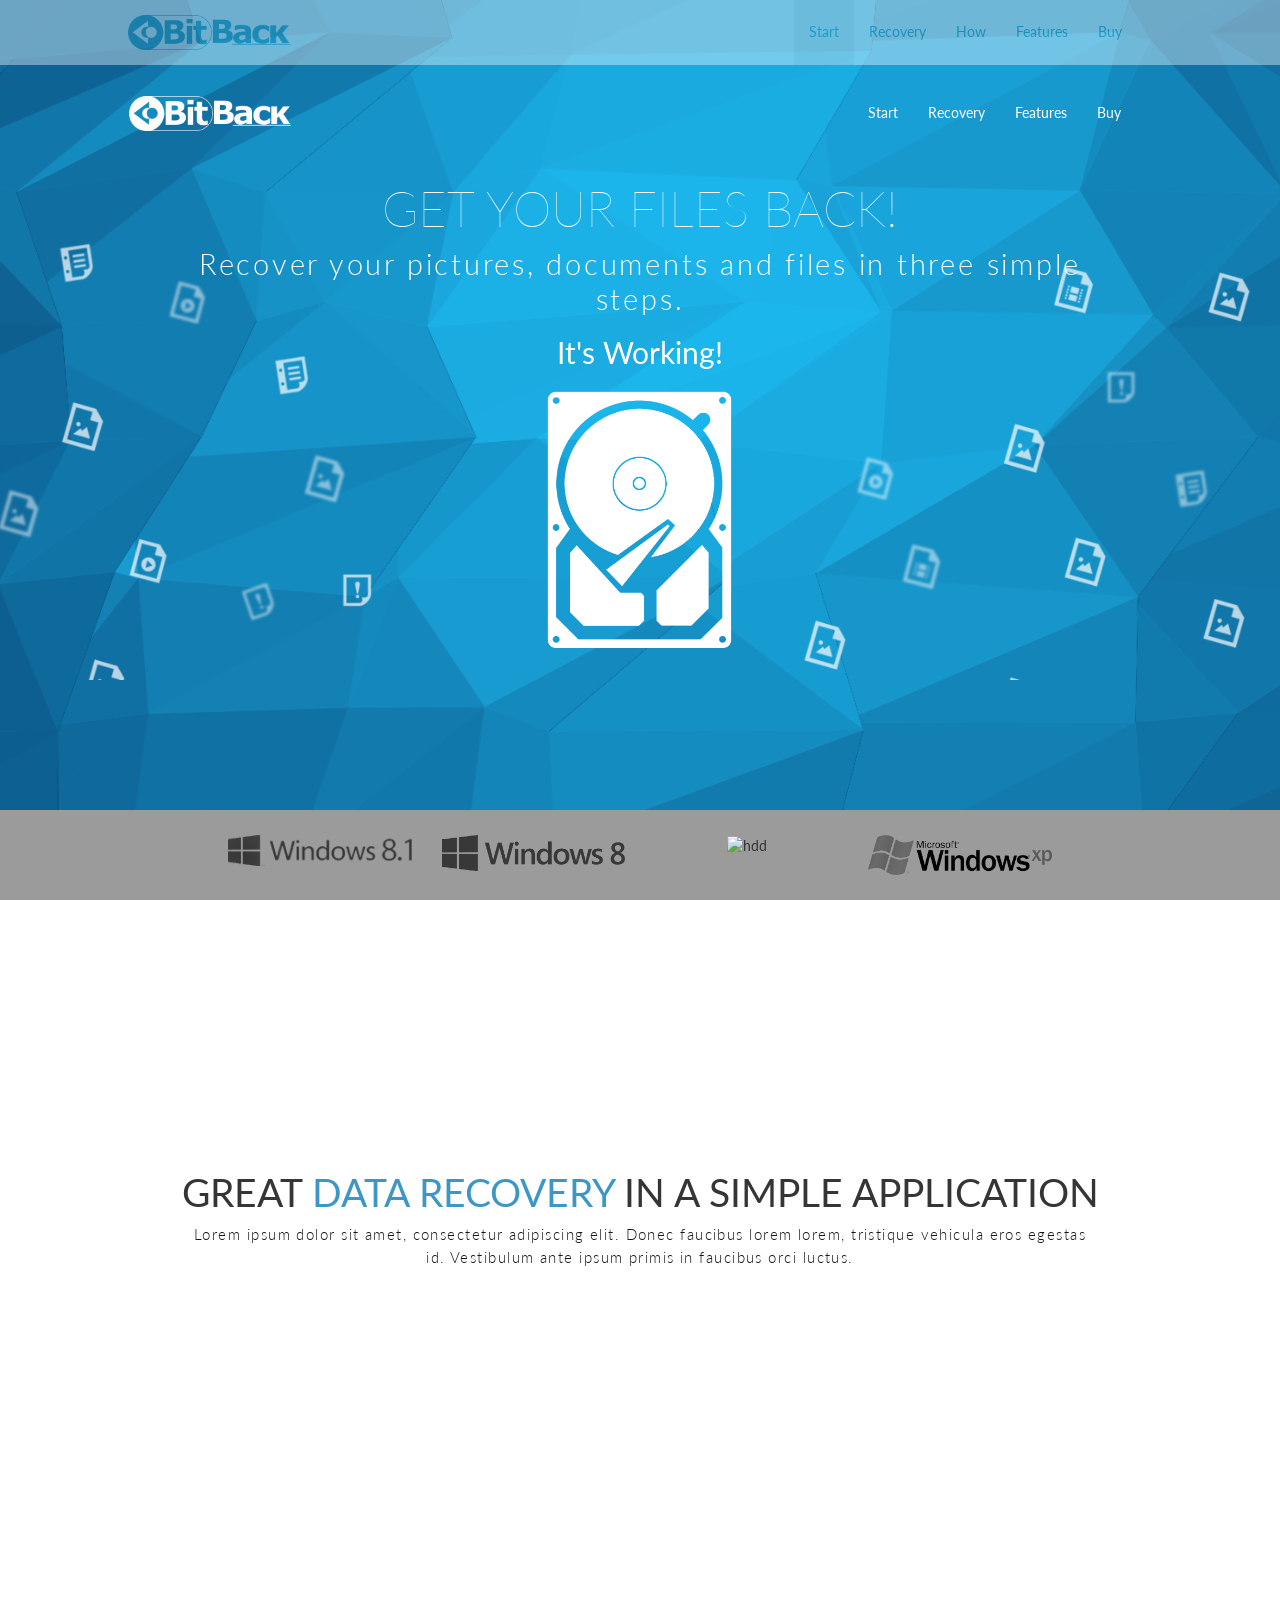
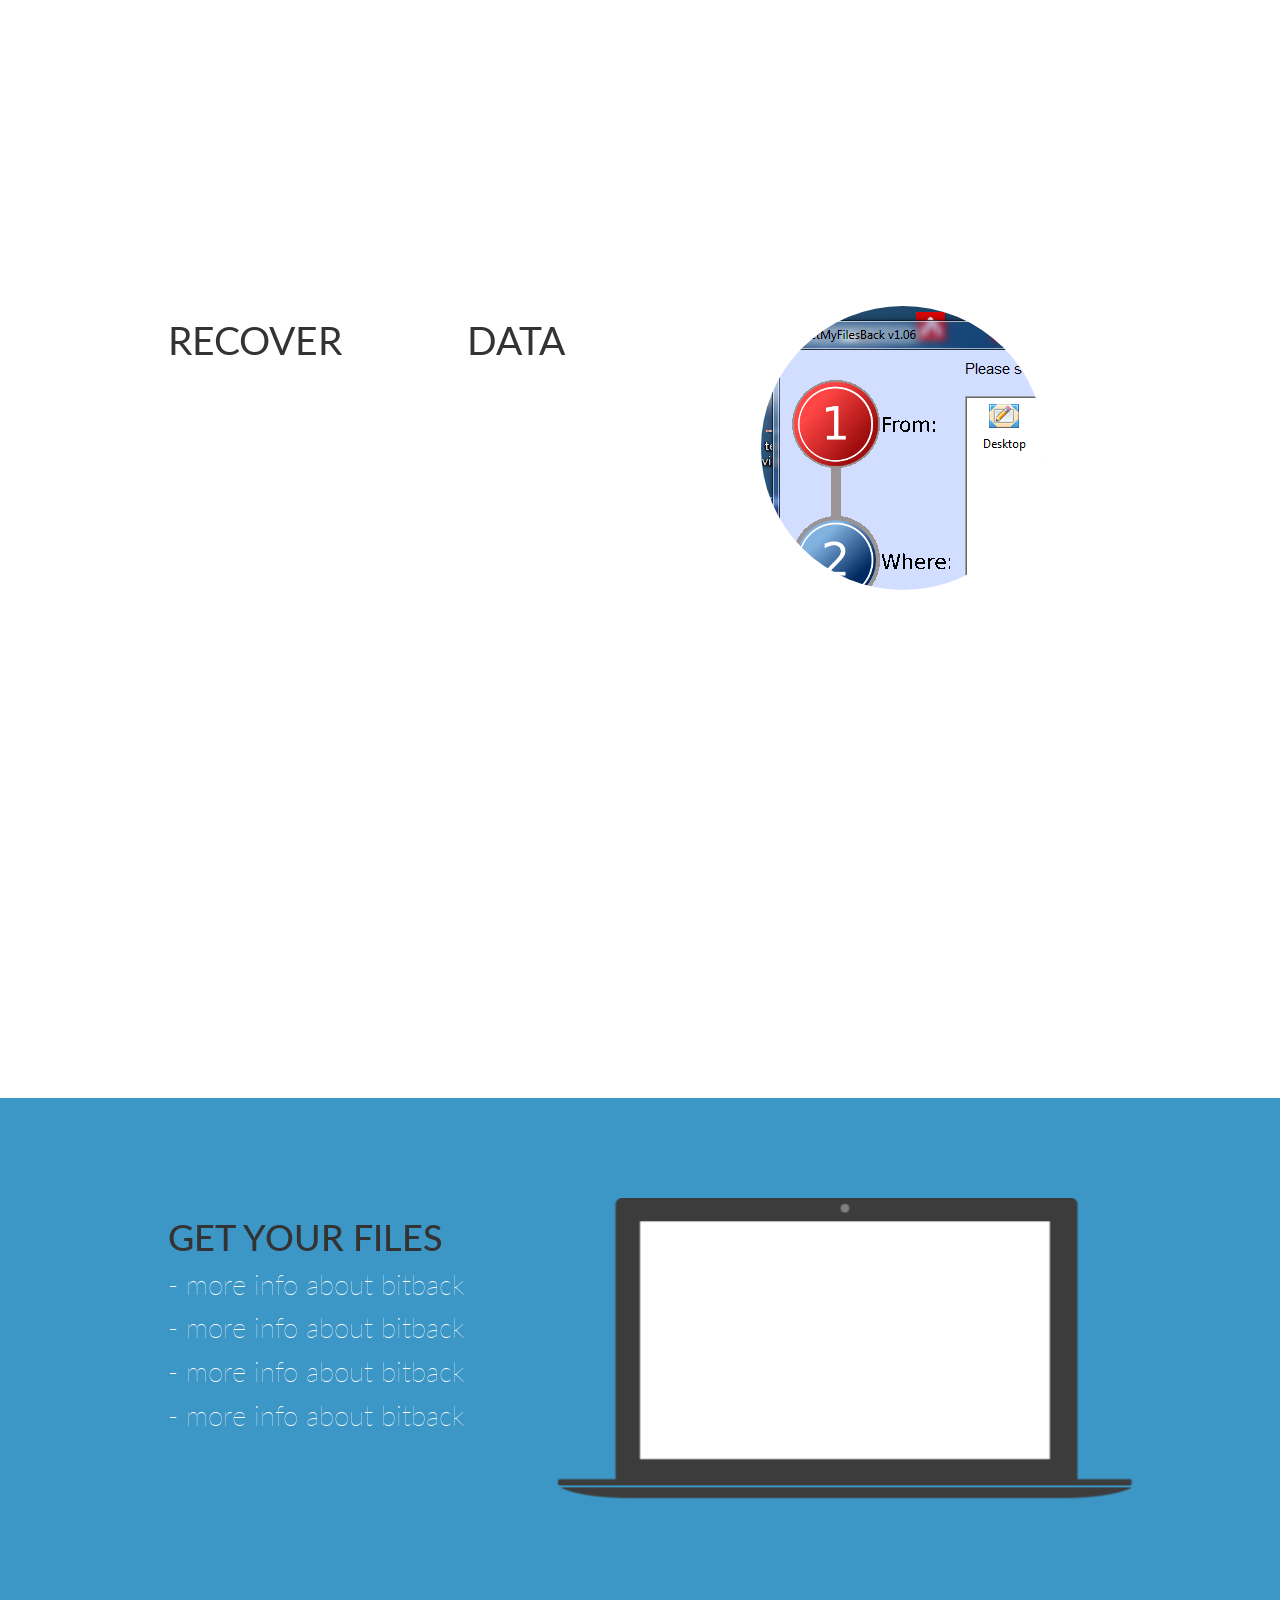
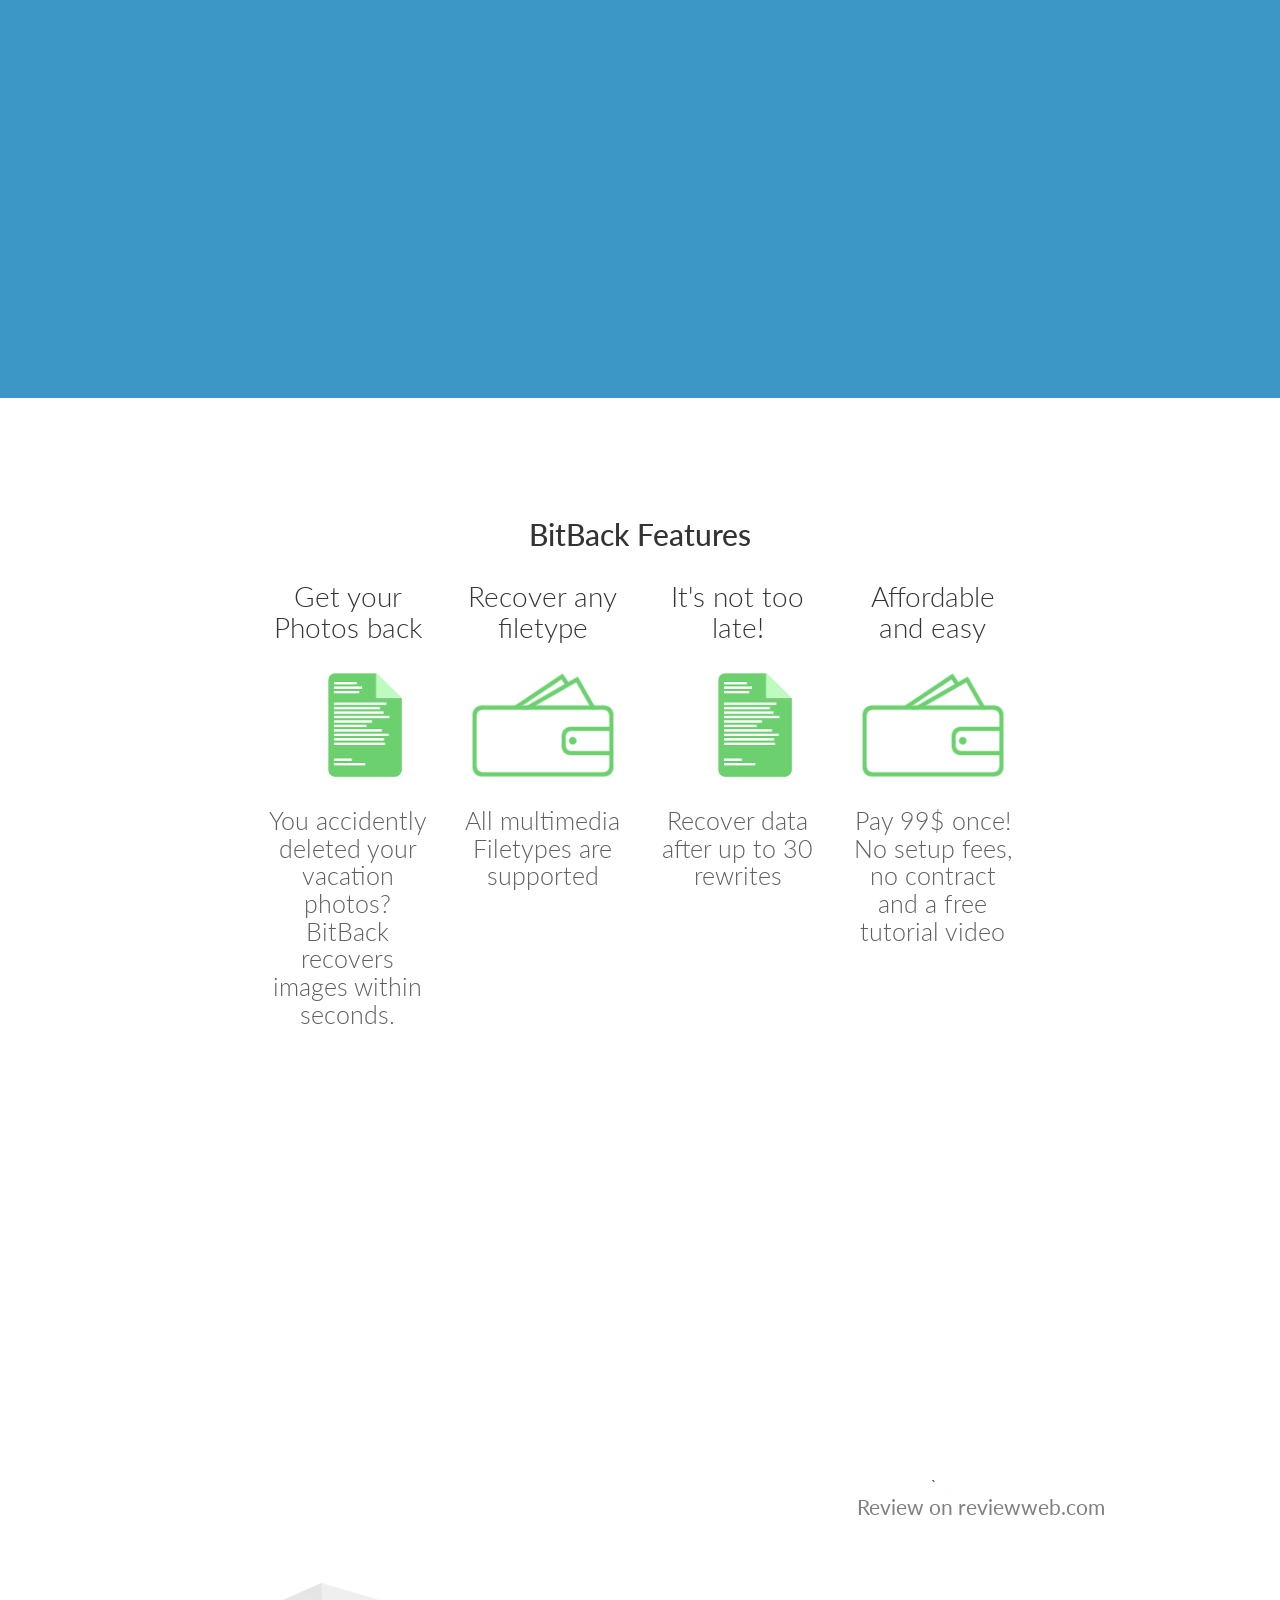
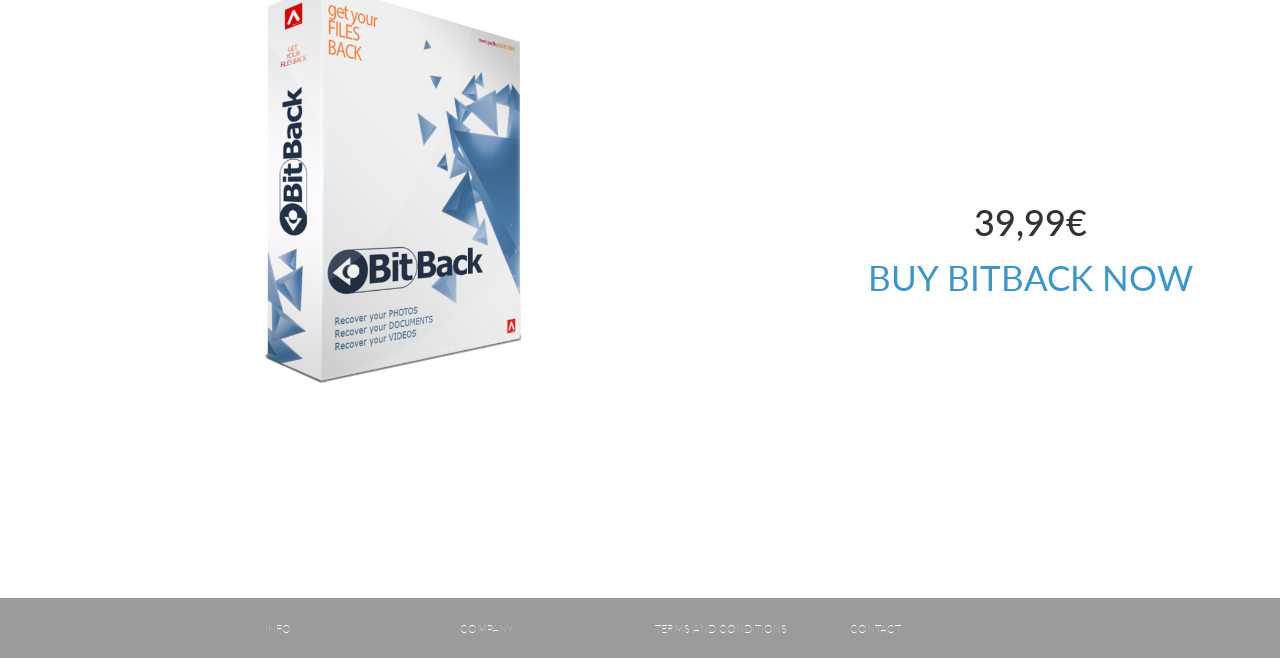
==== website/index.html @ f60a5818 "Three-part version (2.7.0), website/ folder, exFAT check on Windows - The version is MAJOR.MINOR.PAT" ====
<!DOCTYPE html>

<html lang="en">

  <head>
    <meta charset="utf-8">
    <meta name="viewport" content="width=device-width, user-scalable=no" initial-scale="1">
    
    <title>bit-back.</title>
    <link href='http://fonts.googleapis.com/css?family=Lato:100,400,900' rel='stylesheet' type='text/css'>
    <link rel="stylesheet" href="css/bootstrap.css">
    <link rel="stylesheet" href="css/libs/animate.css">
    <link rel="stylesheet" href="css/style.css">
     <link rel="stylesheet" href="css/slider.css">
    

   
    <script type="text/javascript" src="js/scroll-nav.js"></script>
    <script src="jquery.glide.js"></script>

    <style>
      .wow:first-child {
        visibility: hidden;
      }
    </style>

    <!--[if IE]>
      <script src="http://html5shiv.googlecode.com/svn/trunk/html5.js"></script>
    <![endif]-->
  </head>

  <body id="scroll">
<div class="overlay" id="contacting" style="display:none">
      <div class="exit">
        <img src="img/exit.png" width="30px" height="30px" id="hide">
      </div>
      <div class="contact-form">
            <form class="form" id="form1">
      
            <p class="name">
              <input name="name" type="text" class="validate[required,custom[onlyLetter],length[0,100]] feedback-input" placeholder="Name" id="name" />
            </p>
            
            <p class="email">
              <input name="email" type="text" class="validate[required,custom[email]] feedback-input" id="email" placeholder="Email" />
            </p>
            
            <p class="text">
              <textarea name="text" class="validate[required,length[6,300]] feedback-input" id="comment" placeholder="Comment"></textarea>
            </p>
            
            
            <div class="submit">
        <input type="submit" value="SEND" id="button-blue"/>
        <div class="ease"></div>
      </div>
    </form>
      </div>
    </div>
    <div class="overlay" id="terms" style="display:none">
      <div class="exit">
        <img src="img/exit.png" width="30px" height="30px" id="hide">
      </div>
      <div class="overlay-box">
        <h2>TERMS OF USE</h2>
        <p>Your subscription or purchase of any Bit Back (bitback.org) products serves as your acknowledgement and representation that you have read and understand these TERMS OF USE and that you agree to be bound by such TERMS OF USE (&ldquo;Agreement&rdquo;).<br />
You understand and agree to accept this Agreement is, legally, the same as manually signing this Agreement. Bit Back reserves the right, upon notice to you, to change or terminate this Agreement. You agree that your use of Bit Back after notice of change to this Agreement, or if you do not close your work with Bit Back within fifteen (15) calendar days of such notice, shall mean that you accept the changes. Changes required by law, however, will be effective immediately.<br />
Bit Back is for your personal use only. You shall not distribute, exchange, modify, sell, or transmit anything from this Site. Bit Back grants you a non-exclusive, non-transferable, limited subscription to use the Bit Back service, as long as you comply with these Terms &amp; Conditions of Use.<br />
All materials on www.bitback.org, including but not limited to audio, images, software, text, and video clips, are protected by copyright under U.S. copyright law, international conventions, and other copyright laws. You shall not use the materials, except as specified herein. You agree to follow the instructions on Bit Back, limiting the use of the materials. Any unauthorized use of the materials on Bit Back may violate copyright laws, trademark laws, the laws of privacy and publicity, and civil and criminal statutes.<br />
Bit Back reserves the right to refuse any Subscription at its sole discretion. You agree to pay the applicable charges and taxes that may apply at the time services are rendered to your Subscription. Bit Back further reserves the right to change its charges any time by posting a modified schedule of Pricing and Rates on the Bit Back Web site.<br />
Subscription Charges &ndash; All Subscription charges are refundable during the first 60 days from the date of purchase. Following 60 days from the date of purchase, subscriptions may be cancelled at any time. Where the date of request for cancellation falls within a billing cycle, subscription fees will be refunded at a prorated amount, beginning the business day following the date of request for cancellation.<br />
The Bit Back makes no representation or warranty regarding its compliance with local laws in foreign jurisdictions, or regarding the appropriateness of the Web site&rsquo;s content or its compliance with such local laws. You understand that the Bit Back site is the only means of accessing your Bit Back Subscription. You agree that Bit Back shall not be liable for any losses or damages you incur as a result of the unavailability of Bit Back Web site from foreign countries.<br />
This Agreement will be effective only upon our approval of your Subscription. Bit Back reserves the right to report to consumer and securities credit reporting agencies any debit balance or negative credit information pertaining to any Bit Back Subscription. Bit Back further reserves the right to reject a Subscription Application for any reason.<br />
Bit Back may terminate any or all services rendered under this Agreement at any time and for any reason. The Subscription holder may close his or her Subscription at any time. Upon termination, you will remain liable for any deficiencies or debit balances in the Subscription. You agree to reimburse Bit Back for any collection costs relating to any unsecured debit balance in your Subscription, including attorney&rsquo;s fees, court costs, arbitration expenses, and interest.<br />
In cases of fraud or theft by you, acting alone or in concert with others, involving, among other things, use of counterfeit checks, checks drawn on closed or non-existent Subscriptions, checks stolen from third parties, unauthorized electronic funds transfers from bank Subscriptions belonging to others, attempted electronic transfers from non-existent Subscriptions or similar illegal or improper conduct involving Subscription funding or withdrawals, and including situations in which you have allowed third parties to use your Subscription in any such manner, Bit Back shall assess against you, in addition to all other fees, damages and penalties to which it may be entitled, a $500 fee per forged, faked, fictitious, stolen or otherwise unauthorized item or transfer. This fee shall constitute liquidated damages to compensate Bit Back for the time and effort of Bit Back employees in rectifying said conduct.<br />
You agree that Bit Back will not be liable to you or to third parties for losses incurred directly or indirectly by causes reasonably beyond its control, including but not limited to, government restrictions, natural disasters, severe weather conditions, wars, strikes, terrorist attacks, exchange or market rulings, interruptions of data processing services or communications, unauthorized access or operator errors.<br />
You agree that Bit Back will not be liable to you for any losses or damages incurred by you peak demand, systems upgrades, maintenance or for other reasons.<br />
Additionally, you understand that the Bit Back Web site is the primary means of processing your Bit Back Subscription and that, in the event of an interruption of communications systems or other hardware or software malfunction, access to view your Subscription could be delayed. In the event of a significant outage, Bit Back would not be liable for any losses or damages you might suffer as a result of such delays.<br />
By opening a Subscription or buying Products on Bit Back.com and agreeing to these TERMS OF USE, you agree to receive all communications from Bit Back via the World Wide Web or e-mail. This will include, but not necessarily be limited to, confirmations of transactions, Subscription statements, financial statements, notices of modifications to The Bit Back TERMS OF USE, and other basic communications. Communications sent to your e-mail address or provided through the web site must be retrieved and read promptly. All communications sent by Bit Back by any means will be deemed to have been received by you. You agree to advise us promptly of any changes to your e-mail and/or mailing address. You agree to advise Bit Back promptly of any errors or omissions in any transaction or in the handling of your Subscription. Failure to provide prompt notice of any errors will be deemed to constitute acceptance of the accuracy of all information sent to you.<br />
The Bit Back reserves the right to record telephone calls to monitor the quality of service you receive or for other purposes The Bit Back deems appropriate for its protection or for the protection of its customers.<br /></p>
<h2>PREDISPUTE ARBITRATION CLAUSE DISCLOSURES</h2><br />
<p>ALL PARTIES TO THIS AGREEMENT ARE GIVING UP THE RIGHT TO SUE EACH OTHER IN COURT, INCLUDING THE RIGHT TO A TRIAL BY JURY, EXCEPT AS PROVIDED BY THE RULES OF THE ARBITRATION FORUM IN WHICH A CLAIM IS FILED.<br />
ARBITRATION AWARDS ARE GENERALLY FINAL AND BINDING; A PARTY&rsquo;S ABILITY TO HAVE A COURT REVERSE OR MODIFY AN ARBITRATION AWARD IS VERY LIMITED.<br />
THE ABILITY OF THE PARTIES TO OBTAIN DOCUMENTS, WITNESS STATEMENTS AND OTHER DISCOVERY IS GENERALLY MORE LIMITED IN ARBITRATION THAN IN COURT PROCEEDINGS.<br />
THE ARBITRATORS DO NOT HAVE TO EXPLAIN THE REASON(S) FOR THEIR AWARD.<br />
THE PANEL OF ARBITRATORS WILL TYPICALLY INCLUDE A MINORITY OF ARBITRATORS WHO WERE OR ARE AFFILIATED WITH THE SECURITIES INDUSTRY.<br />
THE RULES OF SOME ARBITRATION FORUMS MAY IMPOSE TIME LIMITS FOR BRINGING A CLAIM IN ARBITRATION. IN SOME CASES, A CLAIM THAT IS INELIGIBLE FOR ARBITRATION MAY BE BROUGHT IN COURT.<br />
THE RULES OF THE ARBITRATION FORUM IN WHICH THE CLAIM IS FILED, AND ANY AMENDMENTS THERETO, SHALL BE INCORPORATED INTO THIS AGREEMENT.<br />
SUBJECT TO THE LIMITED EXCEPTIONS DESCRIBED BELOW, YOU AGREE TO SUBMIT TO ARBITRATION ANY DISPUTE BETWEEN YOU AND THE Bit Back AND/OR ANY OF ITS MEMBERS, OFFICERS, DIRECTORS, EMPLOYEES OR AGENTS RELATING TO YOUR BROKERAGE SUBSCRIPTION(S). ANY ARBITRATION UNDER THIS AGREEMENT WILL BE CONDUCTED UNDER THE ARBITRATION RULES OF THE FINANCIAL INDUSTRY REGULATORY AUTHORITY. ARBITRATION MAY BE INITIATED BY EITHER OF US SERVING WRITTEN NOTICE ON THE OTHER. THE ARBITRATORS&rsquo; RULING WILL BE FINAL AND JUDGMENT ON IT MAY BE ENTERED IN ANY COURT OF COMPETENT JURISDICTION.<br />
THE Bit Back RESERVES THE RIGHT TO PURSUE LEGAL ACTION AGAINST YOU THROUGH THE STATE AND FEDERAL COURTS OF ILLINOIS OR OTHER APPROPRIATE JURISDICTION IN THE EVENT THE Bit Back DETERMINES YOU HAVE COMMITTED FRAUD OR OTHER CRIMES AGAINST THE Bit Back AND/OR THIRD PARTIES INVOLVING THE FUNDING OF, TRANSACTIONS IN, OR WITHDRAWALS FROM YOUR SUBSCRIPTION(S) WITH THE Bit Back. IN SUCH CASES, YOU SHALL BE DEEMED BY THIS AGREEMENT TO HAVE ACCEPTED.<br />
NO PERSON SHALL BRING A PUTATIVE OR CERTIFIED CLASS ACTION TO ARBITRATION, NOR SEEK TO ENFORCE ANY PREDISPUTE ARBITRATION AGREEMENT AGAINST ANY PERSON WHO HAS INITIATED IN COURT A PUTATIVE CLASS ACTION; OR WHO IS A MEMBER OF A PUTATIVE CLASS ACTION WHO HAS NOT OPTED OUT OF THE CLASS WITH RESPECT TO ANY CLAIMS ENCOMPASSED BY THE PUTATIVE CLASS ACTION UNTIL: (I) THE CLASS CERTIFICATION IS DENIED; OR (II) THE CLASS IS DECERTIFIED, OR (III) THE CUSTOMER IS EXCLUDED FROM THE CLASS BY THE COURT. SUCH FORBEARANCE TO ENFORCE AN AGREEMENT TO ARBITRATE SHALL NOT CONSTITUTE A WAIVER OF ANY RIGHTS UNDER THIS AGREEMENT EXCEPT TO THE EXTENT STATED HEREIN.<br />
These TERMS OF USE constitute the entire agreement with respect to your access to and use of the The Bit Back Web site. If any provision of these TERMS OF USE is unlawful, void or unenforceable, then that provision shall be deemed severable from the remaining provisions and shall not affect their validity and enforceability.<br />
This Agreement will pass to the benefit of The Bit Back successors, assigns and agents. The Bit Back may assign its rights and duties under this Agreement to any of its successors, subsidiaries or affiliates without giving you notice, or to any other entity on prior written notice to you. In addition, you agree that this Agreement and all terms hereof, will be binding on your heirs executors, administrators and personal representatives and any assigns permitted by The Bit Back.<br />
To the extent permitted by law, The Bit Back shall not be liable for any expenses, losses, damages, liabilities, demands, charges and claims of any kind or nature whatsoever (including without limitation any legal expenses and costs and expenses relating to investigating or defending any demands, charges and claims) (&ldquo;Losses&rdquo;) by or with respect to the Subscription, except to the extent that such Losses are actual Losses proven with reasonable certainty, are not speculative, are proven to have been fairly within the contemplation of the parties as of the date hereof, and are determined by a court of competent jurisdiction or an arbitration panel in a final non-appealable judgment or order to have resulted solely from The Bit Back gross negligence or willful misconduct and without limiting the generality of the foregoing, Bit Back will not be liable for any indirect, special, incidental or consequential damages or other losses (regardless of whether such damages or other losses were reasonably foreseeable).<br />
Bit Back shall have no liability for and you agree to reimburse, indemnify and hold Bit Back, its affiliates and their partners, directors, officers and employees and any person controlled by or controlling The Bit Back harmless from all expenses (including legal expenses and reasonable attorney&rsquo;s fees), Losses or damages that result from: (a) your or your agents&rsquo; misrepresentation, act or omission or alleged misrepresentation, act or omission, (b) The Bit Back &lsquo;s following your or your agent&rsquo;s directions or failing to follow your or their unlawful or unreasonable directions, (c) any of your actions or the actions of your previous advisers or Custodian, (d) the failure by any person not controlled by The Bit Back to perform any obligations to you, and (e) your failure to provide accurate information on your Bit Back Subscription Application or to update that information as required.<br />
</p><h2>Waiver, Modifications and Amendments</h2><p><br/>
You agree that The Bit Back may change the terms of this Agreement by giving you notice of the new terms. You agree that your use of The Bit Back Service after notice of change to this Agreement, or if you do not close your Bit Back Subscription within fifteen (15) calendar days of such notice, means that you accept the changes. Changes required by law, however, will be effective immediately.<br />
Except as specifically permitted in this Agreement, no provision of this Agreement will be deemed waived, altered, modified or amended unless agreed to in writing by The Bit Back.<br />
The Bit Back&rsquo;s failure to insist on strict compliance with this Agreement or any other course of conduct on our party will not be deemed a waiver of Bit Back&rsquo;s rights under this Agreement.<br />
</p><h2>Headings</h2><p><br/>
The heading of each Section hereof is for descriptive purposes only and shall not be (a) deemed to modify or qualify any of the rights or obligations set forth herein or (b) used to construe or interpret any of the provisions hereunder.<br />
</p><h2>Counterparts</h2><p><br/>
This Agreement may be executed in any number of counterparts by you, each of which will constitute an original and all of which, when taken together, will constitute one and the same instrument.<br />
</p><h2>Appendix</h2><p><br/>
All content provided by Bit Back.com is copy written and any use is a violation of applicable copyright and/or trademark laws unless prior written consent is provided by Bit Back.com. Company names, logos, icons, graphics and designs referred to on by Bit Back.com may be the property of third party respective owners and our displaying them is intended for the owner&rsquo;s benefit. We do not intend to infringe these third party proprietary rights<br />
I, as a subscriber of The Bit Back Subscription, have read and understand these Terms of Use. Furthermore, my continued subscription shall constitute my consent to these Terms of Use.<br />
</p>
      </div>
    </div>
    <div class="overlay" id="company" style="display:none">
      <div class="exit">
        <img src="img/exit.png" width="30px" height="30px" id="hide">
      </div>
      <div class="overlay-box overflow">
        <h2>COMPANY</h2>
        <p>Bit Back is a User Friendly software developed by ASOLUTIONS Software Organisation (ASO). Originally, Software was developed back in 2008 in Germany by Eastern European experts of Digital Forensic and Data Recovery, by working title RODE 1.0, software initially launched as non-commercial product, in order to assist in fight against Cyber Crime.<br /></p>

<p>Initial purpose and development of software was Data protection, however, with revers approach Information Technology Engineers and Software Developers build engines that were and are able to recover deleted files and data from NTFS partitions. In 2009 tester version of Software was released for Commercial Usage and after 3 years of constant improvement &lsquo;&rsquo;Get my Files back&rsquo;&rsquo; Project was shaped and adjusted in User Friendly Software Bit Back</p>
      </div>
    </div>
    <div class="overlay" id="info" style="display:none">
      <div class="exit">
        <img src="img/exit.png" width="30px" height="30px" id="hide">
      </div>
      <div class="overlay-box">
        <h2>Bit Back is one of the simplest, safest and fastest portable file recovery tool on the market today!</h2><br /><p>
If you've accidentally deleted your pictures, video clips, documents or any other file on your computer, Bit Back will get them BACK for you. Bit Back will find the files you've deleted, undelete them and put them where ever you want them. It only takes a couple of clicks and THREE easy steps!</p>

<p>Bit Back Can<br />
&bull; Get your files back within three easy steps.<br />
&bull; Run from a removable device &ndash; no installation needed!<br />
&bull; Work on: Windows 8, Windows 7, Windows Vista, Windows XP<br />
&bull; Work with unlimited file sizes.<br />
&bull; Work with absolutely all file types.<br />
&bull; Handle all the technical stuff &ndash; You don&rsquo;t have to be a computer expert to get your files back.<br />
&bull; Run absolutely safely. Safety was one of the main concerns while making this software.<br />
&bull; Windows mangles filenames when it deletes them, Bit Back will get the original file names as well.<br />
&bull; Automatically recognizes Hard Disk Drives or Removable Storage devices that it can use and only allow work with them.<br />
&bull; Run Multithreaded &ndash; Bit Back will utilize your CPU in the most optimum way <br />
Simplicity was one of the main concerns while making this software</p>

<p>It takes only couple of clicks and THREE EASY STEPS!</p>

<p>Choose the source drive.<br />
So &ndash; some files got deleted &ndash; Select the Hard Disk Drive or a Removable Storage Device where the files were located before they got deleted. If they were on the Desktop &ndash; just choose the Desktop icon. Simply select and click &ldquo;Next&rdquo;.</p>

<p>Choose the destination.<br />
Once Bit Back gets the files back &ndash; where should it put them? If you have a special place in mind, put it there, if not &ndash; just click &ldquo;Next&rdquo;. Bit Back will select a most convenient location for you.</p>

<p>Select the files.<br />
Bit Back shows you a list of all files that were deleted from the Hard Disk Drive or a Removable Storage Device you told it to look on. Just pick the files you want to get back and click &ldquo;Next&rdquo;</p>

<p>How does it work?<br />
When a file is deleted, it is not completely deleted from the Hard drive. Windows only marks the place where the file used to be as &ldquo;free to write&rdquo; and uses the space later, when it needs it. Until you write something into that place it is possible for Bit Back to get the files back for you.<br />
</p>
      </div>
    </div>





    <div class="navbar navbar-fadein" id ="scroll-menu">

        <div class="container-fluid fadein-container">
          <!-- Brand and toggle get grouped for better mobile display -->
          <div class="navbar-header">
            <button type="button" class="navbar-toggle gumb" data-toggle="collapse" data-target="#bs-example-navbar-collapse-1">
              <span class="sr-only">Toggle navigation</span>
              <span class="icon-bar gumb-line"></span>
              <span class="icon-bar gumb-line"></span>
              <span class="icon-bar gumb-line"></span>
            </button>

            <a href="#home"><img class="navbar-brand"  src="img/bitback_blue.png" alt="bitback" height="20"></a>
          </div>


<!-- Collect the nav links, forms, and other content for toggling -->
    <div class="collapse navbar-collapse" id="bs-example-navbar-collapse-1">
      
      
      <ul class="nav navbar-nav navbar-right">
        <li><a class="navigate" href="#product">Start</a></li>
        <li><a class="navigate" href="#Section1">Recovery</a></li>
        <li><a class="navigate" href="#Section2">How</a></li>
        <li><a class="navigate" href="#features">Features</a></li>
        <li><a class="navigate" href="#Section5">Buy</a></li>
        
      </ul>
    </div><!-- /.navbar-collapse -->

      
      </div><!-- /.container-fluid -->
    </div>

    <div class="home" id="home">



      <div class="navbar navbar-custom" role="navigation">

        <div class="container-fluid pomak">
          <!-- Brand and toggle get grouped for better mobile display -->
          <div class="navbar-header">
            <button type="button" class="navbar-toggle" data-toggle="collapse" data-target="#bs-example-navbar-collapse-1">
              <span class="sr-only">Toggle navigation</span>
              <span class="icon-bar"></span>
              <span class="icon-bar"></span>
              <span class="icon-bar"></span>
            </button>

            <img class="navbar-brand" href="#" src="img/bitback.png" alt="bitback" height="20">
          </div>


<!-- Collect the nav links, forms, and other content for toggling -->
    <div class="collapse navbar-collapse" id="bs-example-navbar-collapse-1">
      
      
      <ul class="nav navbar-nav navbar-right">
        <li><a href="#product">Start</a></li>
        <li><a href="#Section1">Recovery</a></li>
        <li><a href="#features">Features</a></li>
        <li><a href="#Section5">Buy</a></li>
        
      </ul>
    </div><!-- /.navbar-collapse -->

      
      </div><!-- /.container-fluid -->
    </div>

    

        <div class="parallax-viewport spices" id="parallax">

          
              <img class="particle spice spice1 parallax-layer" src="img/particles2.png" alt="part" style="opacity: 0.5">
            
              <img class="particle2 spice spice2  parallax-layer" src="img/particles1.png" alt="part" style="opacity: 0.7">

              <div class=" spice3 spice" >
              <h1 class="wow fadeInLeft">GET YOUR FILES BACK!</h1>
              <p class="wow fadeInRight" data-wow-delay="0.25s">Recover your pictures, documents and files in three simple steps.</p>
              <h2 class="wow fadeInLeft" data-wow-delay="0.5s">It's Working!</h2>
          
            
              </div>
          
          <div class=" spice4 spice " >
              <img class="hdd wow fadeInUpBig" src="img/hdd.png" alt="hdd"  width="200" data-wow-delay="0.5s">
          </div>
        
        </div>



    </div>
    <div class="compatible">
      <div class="container">
        <div class="row">
          <div class="col-md-2 col-lg-2  col-sm-2 col-md-offset-2 col-lg-offset-2 hidden-sm hidden-xs">
            <img class="windows"src="img/windows81.png" alt="hdd"  >
          </div>
          <div class="col-md-2 col-lg-2  col-sm-2 hidden-sm hidden-xs">
            <img class="windows"src="img/windows8.png" alt="hdd" >
          </div>
          <div class="col-md-2 col-lg-2  col-sm-2 hidden-sm hidden-xs">
            <img class="windows"src="img/windows7.png" alt="hdd"  >
          </div>
          <div class="col-md-2 col-lg-2  col-sm-2 hidden-sm hidden-xs">
            <img class="windows"src="img/windowsxp.png" alt="hdd"  >
          </div>
        </div>
      </div>

        </div>

    <section class="product white" id="product">

      <div class="whitespace"></div>

      <div class="product-content">
        <div class="wow fadeInDown">
          <h2>Great <span style="color:#3d97c6;">data recovery</span> in a simple application</h2>
          <p>Lorem ipsum dolor sit amet, consectetur adipiscing elit. Donec faucibus lorem lorem, tristique vehicula eros egestas id. Vestibulum ante ipsum primis in faucibus orci luctus.</p>
          <div class="video">
            <iframe src="//player.vimeo.com/video/79916736?title=0&amp;byline=0&amp;portrait=0&amp;color=ffffff" width="600" height="337" frameborder="0" webkitallowfullscreen mozallowfullscreen allowfullscreen></iframe>
          </div>
        </div>
      </div>
    </section>
    <section class="section1 dark" id="Section1">
      <div class="container">
        <div class="row">


          <div class="square col-lg-5 col-md-5 col-sm-8 col-xs-8 col-lg-offset-1 col-md-offset-1 col-xs-offset-2">
            <div class="square-inner wow fadeInLeftBig">
              <h2>RECOVER <span style="color:#fff;">YOUR</span> DATA</h2>
              <p>BitBack is a user friendly application that will recover your deleted files in three simple steps.</p>
            </div>
          </div>
          <div class="krug col-md-4 col-lg-4 col-sm-6 col-xs-8 col-lg-offset-1 col-md-offset-1 col-sm-offset-3 col-xs-offset-2">
            <div class="circle wow fadeInRightBig" data-wow-delay="0.75s">
             <div class="circle-inner"></div>
             </div>
          </div>
        </div>
      </div>
  </section>

  <section class="section2 dark" id="Section2">
      <div class="container">
        <div class="row">


          
          <div class="wow fadeInLeftBig text-box col-lg-4 col-md-4 col-sm-8 col-xs-8 col-lg-offset-1 col-md-offset-1 col-sm-offset-2 col-xs-offset-2" data-wow-delay="0.75s">
            <h1 >GET YOUR FILES</h1>
            <p>- more info about bitback</p>
            <p>- more info about bitback</p>
            <p>- more info about bitback</p>
            <p>- more info about bitback</p>
            

          </div>

          <div class="wow fadeInRightBig laptop col-lg-6 col-md-6 col-sm-10 col-sm-offset-1 col-lg-offset-0 col-md-offset-0 ">
            <img src="img/laptop_01.png" alt="laptop" height="300" id="laptop">
          </div>
        </div>
      </div>
  </section>

    <section class="section3 white" id="features">
      <div class="container">
      <div class="row">
        <div class="wow bounceInLeft col-md-4 col-lg-4 text-center col-centered">
          <h2>BitBack Features</h2>
        </div>
        </div>
        <div class="row">

            <div class="feature-wrap col-md-2 col-lg-2  col-sm-4 col-md-offset-2 col-lg-offset-2 col-sm-offset-2 col-xs-6 col-xs-offset-3">
              <div class="wow fadeInDown feature">
                <h2>Get your Photos back</h2>
                <img src="img/document.png" alt="wallet" height="104" width="74" style="margin-left:35px;">
                <h3>You accidently deleted your vacation photos? BitBack recovers images within seconds.</h3>
              </div>
            </div>
          
            <div class="feature-wrap col-md-2 col-lg-2 col-sm-4 col-xs-6 col-xs-offset-3 col-lg-offset-0 col-md-offset-0 col-sm-offset-0" >
              <div class="wow fadeInDown feature" data-wow-delay="0.75s">
                <h2>Recover any filetype</h2>
                <img src="img/wallet.png" alt="wallet" height="104" width="142">
                <h3>All multimedia Filetypes are supported</h3>
              </div>
            </div>
          
            <div class="feature-wrap col-md-2 col-lg-2 col-sm-4 col-xs-6 col-xs-offset-3 col-lg-offset-0 col-md-offset-0 col-sm-offset-2">
              <div class="wow fadeInDown feature" data-wow-delay="1.5s">
                <h2>It's not too late!</h2>
                <img src="img/document.png" alt="wallet" height="104" width="74" style="margin-left:35px;">
                <h3>Recover data after up to 30 rewrites</h3>
              </div>
            </div>
          
            <div class="feature-wrap col-md-2 col-lg-2 col-sm-4 col-xs-6 col-xs-offset-3 col-lg-offset-0 col-md-offset-0 col-sm-offset-0">
              <div class="wow fadeInDown feature" data-wow-delay="2.25s">
                <h2>Affordable and easy</h2>
                <img src="img/wallet.png" alt="wallet" height="104" width="142">
                <h3>Pay 99$ once!<br>No setup fees, no contract and a free tutorial video</h3>
              </div>
            </div>
          
        </div>
      </div>
    </section>


<section class="section5 white" id="Section5">
  <div class="section4">
      <div class="container">
        <div class="row">
                <div class="slider">
                <div class="slider__wrapper">
                  <div class="slider__item">
                    
                          <div class="review review-text col-md-6 col-lg-6 col-sm-6 col-lg-offset-1 col-md-offset-1 col-sm-offset-1">
                            <p>"Lorem ipsum dolor sit amet, consectetur adipiscing elit. Donec faucibus lorem lorem, tristique vehicula eros egestas id. Vestibulum ante ipsum primis in faucibus orci luctus."</p>
                          </div>
                          <div class="review review-author col-md-3 col-lg-3 col-sm-3 col-lg-offset-1 col-md-offset-1 col-sm-offset-1">
                            <h2>Martin L. King</h2>`
                            <img class="star" src="img/star-2-icon-24.png" alt="star" height="15px;">
                            <img class="star" src="img/star-2-icon-24.png" alt="star" height="15px;">
                            <img class="star" src="img/star-2-icon-24.png" alt="star" height="15px;">
                            <img class="star" src="img/star-2-icon-24.png" alt="star" height="15px;">
                            <img class="star" src="img/star-2-icon-24.png" alt="star" height="15px;">
                            <p>Review on reviewweb.com</p>
                          </div>


                    
                  </div>
                  <div class="slider__item">
                     <div class="review review-text col-md-6 col-lg-6 col-sm-6 col-lg-offset-1 col-md-offset-1 col-sm-offset-1">
                            <p>"Lorem ipsum dolor sit amet, consectetur adipiscing elit. Donec faucibus lorem lorem, tristique vehicula eros egestas id. Vestibulum ante ipsum primis in faucibus orci luctus."</p>
                          </div>
                          <div class="review review-author col-md-3 col-lg-3 col-sm-3 col-lg-offset-1 col-md-offset-1 col-sm-offset-1">
                            <h2>Mahatma Ghandi</h2>
                            <img class="star" src="img/star-2-icon-24.png" alt="star" height="15px;">
                            <img class="star" src="img/star-2-icon-24.png" alt="star" height="15px;">
                            <img class="star" src="img/star-2-icon-24.png" alt="star" height="15px;">
                            <img class="star" src="img/star-2-icon-24.png" alt="star" height="15px;">
                            <p>Review on reviewweb.com</p>
                          </div>

                  </div>
                  <div class="slider__item">
                      <div class="review review-text col-md-6 col-lg-6 col-sm-6 col-lg-offset-1 col-md-offset-1 col-sm-offset-1">
                            <p>"Lorem ipsum dolor sit amet, consectetur adipiscing elit. Donec faucibus lorem lorem, tristique vehicula eros egestas id. Vestibulum ante ipsum primis in faucibus orci luctus."</p>
                          </div>
                          <div class="review review-author col-md-3 col-lg-3 col-sm-3 col-lg-offset-1 col-md-offset-1 col-sm-offset-1">
                            <h2>Clarc Kent</h2>
                            <img class="star" src="img/star-2-icon-24.png" alt="star" height="15px;">
                            <img class="star" src="img/star-2-icon-24.png" alt="star" height="15px;">
                            <img class="star" src="img/star-2-icon-24.png" alt="star" height="15px;">
                            <img class="star" src="img/star-2-icon-24.png" alt="star" height="15px;">
                            <img class="star" src="img/star-2-icon-24.png" alt="star" height="15px;">
                            <p>Review on reviewweb.com</p>
                          </div>


                  </div>

                </div>

            </div>
      </div>      
      </div>
  </div>

  
      <div class="container">
        <div class="row">

          <div class=" package col-lg-4 col-md-4 col-sm-7 col-sm-offset-1 col-md-offset-2 col-lg-offset-2">
            <img src="img/package.png" alt="package" height="400" >
          </div>

          <div class="price col-lg-4 col-md-4 col-sm-3 col-sm-offset-0 col-md-offset-2 col-lg-offset-2">
            <h1 >39,99€</h1>
            <a href="#">BUY BITBACK NOW</a>

          </div>
        </div>
      </div>
  </section>


   <div class="footer">
      <div class="container">
        <div class="row">
             <div class="col-md-1 col-lg-2  col-sm-2 col-md-offset-3 col-lg-offset-2 col-sm-offset-1">
            <a id="info-click">INFO</a>
          </div>
          <div class="col-md-2 col-lg-2  col-sm-2">
            <a id="company-click">COMPANY</a>
          </div>
          <div class="col-md-2 col-lg-2  col-sm-4">
            <a id="terms-click">TERMS AND CONDITIONS</a>
          </div>
          <div class="col-md-1 col-lg-2  col-sm-2">
            <a id="Contact">CONTACT</a>
          </div>


        </div>
      </div>
  </div>

<script type="text/javascript" src="js/jquery-1.7.2.js"></script>


    <script src="dist/wow.js"></script>
    <script src="js/bootstrap.js"></script>
    <script>
      wow = new WOW(
        {
          animateClass: 'animated',
          offset:       100
        }
      );
      wow.init();
    </script>
    <script src="js/jquery.event.frame.js"></script>
  <script src="js/jquery.parallax.js"></script>
  <script>
$(function() {
  $('a[href*=#]:not([href=#])').click(function() {
    if (location.pathname.replace(/^\//,'') == this.pathname.replace(/^\//,'') && location.hostname == this.hostname) {
      var target = $(this.hash);
      target = target.length ? target : $('[name=' + this.hash.slice(1) +']');
      if (target.length) {
        $('html,body').animate({
          scrollTop: target.offset().top
        }, 1000);
        return false;
      }
    }
  });
});
  </script>

  <script type="text/javascript">


  $('#Contact').click(function() {
      $('#contacting').fadeIn(900);
    });

        $('.exit').click(function() {
      $('#contacting').fadeOut(900);
    });
        $('#terms-click').click(function() {
      $('#terms').fadeIn(900);
    });

        $('.exit').click(function() {
      $('#terms').fadeOut(900);
    });

            $('#company-click').click(function() {
      $('#company').fadeIn(900);
    });

        $('.exit').click(function() {
      $('#company').fadeOut(900);
    });

                $('#info-click').click(function() {
      $('#info').fadeIn(900);
    });

        $('.exit').click(function() {
      $('#info').fadeOut(900);
    });
 
(function($) {
    $(document).ready(function(){
 
        $(window).scroll(function(){
            if ($(this).scrollTop() > 500) {
                $('#scroll-menu').fadeIn(500);
            } else {
                $('#scroll-menu').fadeOut(500);
            }
        });
 
    });
})(jQuery);
 
</script>

<!-- JQuery script to define Layer sizes in the parallax header and turns parallax off if Screen width is less than 900px -->
<!-- For smaller screens the header layout is defined by Media Queries -->
<script>
if(window.innerWidth > 900 ){
$(".spices>.spice1").each(function(i, spice1) {
 $(spice1).css({
        width: ($(spice1).parent().width()) + 50
    });
}); 

$(".spices>.spice2").each(function(i, spice2) {
    $(spice2).css({
        width: ($(spice2).parent().width()) + 100
    });

});
$(".spices>.spice3").each(function(i, spice3) {
    $(spice3).css({
        width: ($(spice3).parent().width()) + 150
    });

});
$(".spices>.spice4").each(function(i, spice4) {
    $(spice4).css({
        width: ($(spice4).parent().width()) + 200
    });
});

$(".spices>.spice").each(function(i, spice) {
    $(spice).css({
        position: "absolute",
        left: ($(spice).parent().width()/2) - ($(spice).width()/2)
    });

});


  jQuery(document).ready(function(){
    jQuery('#parallax .parallax-layer')
    .parallax({
      mouseport: jQuery('#parallax')
    });
  });
} else {





$(".spices>.spice").each(function(i, spice) {
    $(spice).css({
        position: "absolute",
        left: ($(spice).parent().width()/2) - ($(spice).width()/2)
    });

});


}


</script>
<script>
$(window).scroll(function() {
    var windscroll = $(window).scrollTop();
    if (windscroll >= 100) {
        
        $('section').each(function(i) {
            if ($(this).position().top <= windscroll + 5) {
                $('.navigate.active').removeClass('active');
                $('.navigate').eq(i).addClass('active');
            }
        });

    } else {

        
        $('.navigate.active').removeClass('active');
        $('.navigate:first').addClass('active');
    }

}).scroll();
</script>
<script>
$(window).scroll(function() {
    var windscroll = $(window).scrollTop();
    
        
        $('section.white').each(function() {
            if ($(this).position().top <= windscroll + 20) {
                $('.navbar-fadein').addClass('change-color');
                
            }
        });
        $('section.dark').each(function() {
            if ($(this).position().top <= windscroll + 20) {
                $('.navbar-fadein').removeClass('change-color');
                
            }
        });
    

}).scroll();
</script>


<script src="js/jquery.glide.js"></script>
<script>
    $('.slider').glide();
</script>

  </body>
</html>
---- website/css/style.css ----
html {
    height: 100%;
    width: 100%;
    margin: 0 0 0 0;
    -webkit-font-smoothing: antialiased;
    -moz-font-smoothing: antialiased;
    -ms-font-smoothing: antialiased;
    font-smoothing: antialiased;
    overflow-x: hidden;
}

body {
    margin: 0 0 0 0;
    height: 100%;
    font-family: 'Lato', sans-serif;
}

section {
    padding-top: 100px;
    padding-bottom: 100px;
    min-height: 100%;
}

.active{

    background-color: #eeeeee;
}



.section4 {
    padding-top: 20px;
    padding-bottom: 20px;
}

#scroll-menu {
    position: fixed;
    top: 0px;
    width: 100%;
    z-index: 9;
    display: none;
}

.fadein-container {
    width: 80%;
    margin-left: 10%;
    margin-right: 10%;
}

.navbar-fadein {
    border: 0px;
    border-radius: 0px;
    -webkit-transition: background-color 0.5s; /* For Safari 3.1 to 6.0 */
    transition: background-color 0.5s;
    background-color: #fff;
  
   
    
    }

.container {
}

.top-menu {
    height: 20%;
}

.fadein-container .navbar-right li a {
    color: #299cbc;
}

.col-centered {
    float: none;
    margin: 0 auto;
}

.compatible {
    width: 100%;
    min-height: 10%;
    
    background-color: #9B9B9B;
    text-align: center;
    padding-top: 5px;
    padding-bottom: 5px;
    display: table;

}

.compatible>.container{
display: table-cell;
    text-align: center;
    vertical-align: middle;
}







.compatible > .container > .row >div> img{
    max-height: 60%;
    max-width: 100%;
    
}



ul, ol {
    margin-bottom: 0px;
}

.home {
    background: url(../img/preuzmi.png) no-repeat center center fixed;
    -webkit-background-size: cover;
    -moz-background-size: cover;
    -o-background-size: cover;
    background-size: cover;
    height: 90%;
    width: 100%;
}

.home-contentxxx {
    width: 100%;
    height: 100%;
    margin-top: 250px;
    position: absolute;
}

.section1 {
    width: 100%;
    background: url(../img/preuzmi.png) no-repeat center center fixed;
}

.section2 {
    width: 100%;
    
    background-color: #3d97c6;
}

.section4 {
    width: 100%;
    background: url(../img/yellow_noise.jpg) no-repeat center center fixed;
}

.section5 {
    width: 100%;
    
    background-color: #ffffff;
}

.footer {
    width: 100%;
    padding-top: 20px;
    padding-bottom: 20px;
    background-color: #9B9B9B;
}


.footer > .container > .row > div > a {

font-family: 'Lato', sans-serif;
font-size: 0.8em;
font-weight: 100;
color: #fff;

}
.change-color {
    -webkit-transition: background-color 1s; /* For Safari 3.1 to 6.0 */
    transition: background-color 1s;
    background-color: #333;
}

.parallax-viewport {
    position: relative;
    overflow: hidden;
    width: 100%;
    height: 80%;
    min-height:80%;
    margin-left: 0;
    margin-bottom: 0;
}

.parallax-layer {
    position: absolute;
}

.home h1 {
    color: #6cd06f;
    font-family: 'Lato', sans-serif;
    font-weight: 300;
    font-size: 2.8em;
    text-align: center;
}

.home p {
    color: #fff;
    font-family: 'Lato', sans-serif;
    font-weight: 300;
    font-size: 1em;
    line-height: 2em;
    text-align: center;
    max-width: 900px;
    margin: 0 auto;
    letter-spacing: 0.094em;
}

.product {
    background-color: #ffffff;
    height: 99.8%;
    min-height: 730px;
}

.product-content {
    width: 100%;
    margin-top: 150px;
    position: absolute;
}

.square {
    
    
}

.square-inner p {
    color: #fff;
    font-weight: 100;
    font-size: 2.5em;
    line-height: 1.5;
}

.square-inner h2 {
    font-weight: 400;
    font-size: 2.8em;
}

.circle {
    border-radius: 50%;
    width: 300px;
    height: 300px;
    background-color: #fff;
    padding-left: 8px;
    padding-top: 8px;
}

.circle-inner {
    background-image: url("../img/screen.png");
    border-radius: 50%;
    width: 284px;
    height: 284px;
}

.text-box p {
    line-height: 1.2;
    font-size: 2em;
    font-weight: 100;
    color: #fff;
}

.review p {
    line-height: 1.2;
    font-size: 2em;
    color: #FFF;
}

.review-author {
    text-align: center;
}

.review-author h2 {
    font-weight: 100;
    color: #fff;
    font-size: 1.8em;
}

.review-author p {
    line-height: 1;
    font-size: 1.5em;
    color: #808080;
}

.product-content > div > h2 {
    color: #353535;
    font-family: 'Lato', sans-serif;
    font-weight: 400;
    font-size: 2.8em;
    text-align: center;
    text-transform: uppercase;
       -webkit-font-smoothing: antialiased;
    -webkit-text-shadow: rgba(0,0,0,.01) 0 0 1px;
    text-shadow: rgba(0,0,0,.01) 0 0 1px;
}

.product p {
    color: #171717;
    font-family: 'Lato', sans-serif;
    font-weight: 300;
    font-size: 1.1em;
    line-height: 1.5em;
    text-align: center;
    max-width: 900px;
    margin: 0 auto;
    letter-spacing: 0.094em;
}

.hdd-img {
    margin: 0 auto;
}

.hdd {
    margin-top: 15%;
}

.windowsi {
    margin: 0 auto;
}

.spice3 h1 {
    font-weight: 100;
    color: #fff;
    font-size: 3.5em;
}

.spice3 p {
    font-size: 2.1em;
    line-height: 1.2;
    color: #fff;
}

.spice3 h2 {
    font-weight: 400;
    color: #fff;
}

.spices {
    text-align: center;
}

.navbar-brand {
    padding: 0px;
    padding-bottom:15px;
    margin-top: 15px;

}

.particles {
}

.video {
    width: 600px;
    margin: 0 auto;
    margin-top: 50px;
}

.features {
    background-color: #fff;
    height: 99.8%;
    border-bottom: 1px solid gray;
    min-height: 700px;
}

.features-content {
    width: 100%;
    margin-top: 150px;
    position: absolute;
}

.features h2 {
    color: #353535;
    font-family: 'Lato', sans-serif;
    font-weight: 300;
    font-size: 2em;
    text-align: center;
    -webkit-text-stroke: 0.Xpx;
    text-shadow: 0 0 1px rgba(61,61,61,0.1);
}

.features-triple {
    max-width: 900px;
    margin: 0 auto;
}



.feature h2 {
    color: #353535;
    font-family: 'Lato', sans-serif;
    font-weight: 300;
    font-size: 2em;
    text-align: center;
    margin-bottom: 30px;
}

.feature h3 {
    color: #5f5f5f;
    font-family: 'Lato', sans-serif;
    font-weight: 300;
    font-size: 1.8em;
    text-align: center;
    margin-top: 30px;
}

.navbar-custom {
    height: 20%;
    margin-bottom: 0px;
    position: relative;
    color: #fff;
}



.icon-bar{

    background-color: #fff;

}

.gumb {

border-color: #000;


}
.gimb-line{

    background-color: #000;

}

.price {

padding-top: 200px;
text-align: center;


}

.price a {
color: #3d97c6;

    font-family: 'Lato', sans-serif;
    font-weight: 400;
    font-size: 2.5em;


}
.pomak {
    position: absolute;
    bottom: 15px;
    width: 80%;
    margin-left: 10%;
    margin-right: 10%;
    color: #fff;
}

.navbar-nav > li > a {
    color: #fff;
    padding-top: 22px;
padding-bottom: 23px;
}
}

nav {
    right: 90px;
    margin-top: 7%;
    width: 600px;
    float: right;
}

nav li {
    list-style-type: none;
    display: inline-block;
    margin: 30px 30px 30px 30px;
    background-color: transparent;
    margin-top: 0px;
}

nav a {
    color: #fff;
    text-decoration: none;
    font-family: 'Lato', sans-serif;
    font-weight: 400;
    font-size: 1.1em;
    outline: none;
}

nav a:hover {
    color: #6cd06f;
}

nav a:focus {
    outline: none;
}

#Contact {


    cursor: pointer; 
    cursor: hand;
}


.feature-wrap {

    height: 415px;
}

/* CSS for Overlay */
.overlay{
  position: fixed;
  top: 0;
  left: 0;
  width: 100%;
  height: 100%;
  z-index: 10;
  background-color: rgba(999,999,999,1); /*dim the background*/
  font-family: 'Lato', sans-serif;

 
}

.overlay-box {

width: 50%;
height: 80%;
margin-top: 10%;
margin-left: 25%;
margin-right: 25%;
overflow-y:scroll;


}
.overflow{
    overflow-y:initial;
}

.exit {
    margin-top: 40px;
    float: right;
    margin-right: 40px;
}

.exit img {
        cursor: pointer; 
    cursor: hand;
}


/* Contact form */

.contact-form {
    width: 500px;
    height: 500px;
    line-height: 100px;
    position: fixed;
    top: 50%; 
    left: 50%;
    margin-top: -200px;
    margin-left: -250px;
    background-color: transparent;
    border-radius: 5px;
    text-align: center;
    z-index: 11; /* 1px higher than the overlay layer */
}

#feedback-page{
    text-align:center;
}

#form-main{
    width:100%;
    float:left;
    padding-top:0px;
}

#form-div {
    background-color:rgba(72,72,72,0.4);
    padding-left:35px;
    padding-right:35px;
    padding-top:35px;
    padding-bottom:50px;
    width: 450px;
    float: left;
    left: 50%;
    position: absolute;
  margin-top:30px;
    margin-left: -260px;
  -moz-border-radius: 7px;
  -webkit-border-radius: 7px;
}

.feedback-input {
    color:#3c3c3c;
    font-family: Helvetica, Arial, sans-serif;
  font-weight:500;
    font-size: 18px;
    border-radius: 0;
    line-height: 22px;
    background-color:rgba(255,255,255,0.6);
    padding: 13px 13px 13px 54px;
    width:100%;
    -webkit-box-sizing: border-box;
    -moz-box-sizing: border-box;
    -ms-box-sizing: border-box;
    box-sizing: border-box;
  border: 3px solid rgba(0,0,0,0);
}

.feedback-input:focus{
    background: #fff;
    box-shadow: 0;
    border: 3px solid #37ae39;
    color: #3498db;
    outline: none;
  padding: 13px 13px 13px 54px;
}

.focused{
    color:#5aa65c;
    border:#5aa65c solid 3px;
}

/* Icons ---------------------------------- */
#name{
    background-image: url(http://rexkirby.com/kirbyandson/images/name.svg);
    background-size: 30px 30px;
    background-position: 11px 8px;
    background-repeat: no-repeat;
}

#name:focus{
    background-image: url(http://rexkirby.com/kirbyandson/images/name.svg);
    background-size: 30px 30px;
    background-position: 8px 5px;
  background-position: 11px 8px;
    background-repeat: no-repeat;
}

#email{
    background-image: url(http://rexkirby.com/kirbyandson/images/email.svg);
    background-size: 30px 30px;
    background-position: 11px 8px;
    background-repeat: no-repeat;
}

#email:focus{
    background-image: url(http://rexkirby.com/kirbyandson/images/email.svg);
    background-size: 30px 30px;
  background-position: 11px 8px;
    background-repeat: no-repeat;
}

#comment{
    background-image: url(http://rexkirby.com/kirbyandson/images/comment.svg);
    background-size: 30px 30px;
    background-position: 11px 8px;
    background-repeat: no-repeat;
}

textarea {
    width: 100%;
    height: 150px;
    line-height: 150%;
    resize:vertical;
}

input:hover, textarea:hover,
input:focus, textarea:focus {
    background-color:white;
}

#button-blue{
    font-family: 'Montserrat', Arial, Helvetica, sans-serif;
    float:left;
    width: 100%;
    height: 100px;
    border: #fbfbfb solid 4px;
    cursor:pointer;
    background-color: #3498db;
    color:white;
    font-size:24px;
    
    padding-bottom:22px;
    -webkit-transition: all 0.3s;
    -moz-transition: all 0.3s;
    transition: all 0.3s;
  margin-top:-4px;
  font-weight:700;
}

#button-blue:hover{
    background-color: rgba(0,0,0,0);
    color: #0493bd;
}
    
.submit:hover {
    color: #3498db;
}
    
.ease {
    width: 0px;
    height: 74px;
    background-color: #fbfbfb;
    -webkit-transition: .3s ease;
    -moz-transition: .3s ease;
    -o-transition: .3s ease;
    -ms-transition: .3s ease;
    transition: .3s ease;
}

.submit:hover .ease{
  width:100%;
  background-color:white;
}

@media only screen and (max-width: 580px) {
    #form-div{
        left: 3%;
        margin-right: 3%;
        width: 88%;
        margin-left: 0;
        padding-left: 3%;
        padding-right: 3%;
    }
}


.feature {

        text-align: center;

    }

/* lg Large desktop */
@media (min-width: 1200px) { }

/* md */
@media (min-width: 980px) and (max-width: 1199px){

#laptop{

    height: 260px;

}

.feature {

        text-align: center;

    }

}
 
/* sm Portrait tablet to landscape and desktop */
@media (min-width: 768px) and (max-width: 979px) { 

    .hdd {
        width: 250px;
    }

    .spice4 {
        bottom: -80px;
    }

    .spice1 {
        width: 1200px;
        bottom: 0px;
    }

    .spice2 {
        width: 1200px;
        bottom: 0px;
    }

    .circle{


        margin-top: 40px;
    }

    .text-box {
        text-align: center;


    }
     .laptop {
        text-align: center;
         margin-top: 40px;


    }

.feature {

        text-align: center;

    }


}
 
/* xs Landscape phone to portrait tablet */
@media (max-width: 767px) {
    .hdd {
        width: 250px;
    }

    .spice4 {
        bottom: -80px;
    }

    .spice1 {
        width: 1200px;
        bottom: 0px;
    }

    .spice2 {
        width: 1200px;
        bottom: 0px;
    }

    .spice3 h1 {
        font-size: 2em;
    }

    .spice3 p {
        font-size: 1.5em;
    }

    .spice3 h2 {
        margin-top: 5px;
        font-size: 1.5em;
    }
        .feature {

        text-align: center;

    }

    .circle {
        position: relative;
        left: 50%;
        margin-left: -150px;

        margin-top: 40px;
    }

    .krug {
        text-align: center;
    }

     .text-box {
        text-align: center;


    }
    .laptop {
        text-align: center;
         margin-top: 40px;


    }
   
}
 
/* xs Landscape phones and down */
@media (max-width: 480px) { 

    .hdd {
        width: 150px;
    }

    .spice4 {
        bottom: -80px;
    }

    .spice1 {
        width: 600px;
        bottom: 0px;
    }

    .spice2 {
        width: 600px;
        bottom: 0px;
    }

    .spice3 h1 {
        font-size: 2em;
    }

    .spice3 p {
        font-size: 1.5em;
    }

    .spice3 h2 {
        margin-top: 5px;
        font-size: 1.5em;
    }

    .compatible > .container > .row >div> img{
    max-height: 10%;
    max-width: 40%;
    
}

.navbar-brand{

height: 30px;

}

.feature {

        text-align: center;

    }

    .laptop {
        text-align: center;
         margin-top: 40px;
       
    }

#laptop {
       
         left: 50%;
         margin-left: -150px;
    }




}















/* iPhone 4 ----------- */
@media
only screen and (-webkit-min-device-pixel-ratio : 1.5),
only screen and (min-device-pixel-ratio : 1.5) {

    .hdd {
        width: 200px;
    }

    .spice4 {
        bottom: -80px;
    }

    .spice1 {
        width: 1200px;
        bottom: 0px;
    }

    .spice2 {
        width: 1200px;
        bottom: 0px;
    }
}
---- website/css/slider.css ----
.slider {
  position: relative;
  width: 100%;
  height: 100%;
  overflow: hidden;
}
.slider__wrapper {
  height: 100%;
  list-style: none;
  overflow: hidden;
  *zoom: 1;
  -webkit-backface-visibility: hidden;
  -webkit-transform-style: preserve-3d;
}
.slider__item {
  height: 100%;
  float: left;
  clear: none;
}
.slider__arrows-item {
  position: absolute;

margin-bottom: -20px;
padding: 20px;

  background-image: url('../img/glide-arrows.png');
width: 17px;
height: 28px;
display: block;
padding: 0px;
}
.slider__arrows-item--right {
  bottom: 50%;
  right: 30px;

  margin-right: 36px;
background-position: -17px 0px;
  
}
.slider__arrows-item--left {
  bottom: 50%;
  left: 30px;
}
.slider__nav {
  position: absolute;
  bottom: 30px;
}
.slider__nav-item {
  width: 12px;
  height: 12px;
  float: left;
  clear: none;
  display: block;
  margin: 0 5px;
  background: #fff;
}
.slider__nav-item--current {
  background: #ccc;
}
.slider__nav-item:hover {
  background: #ccc;
}
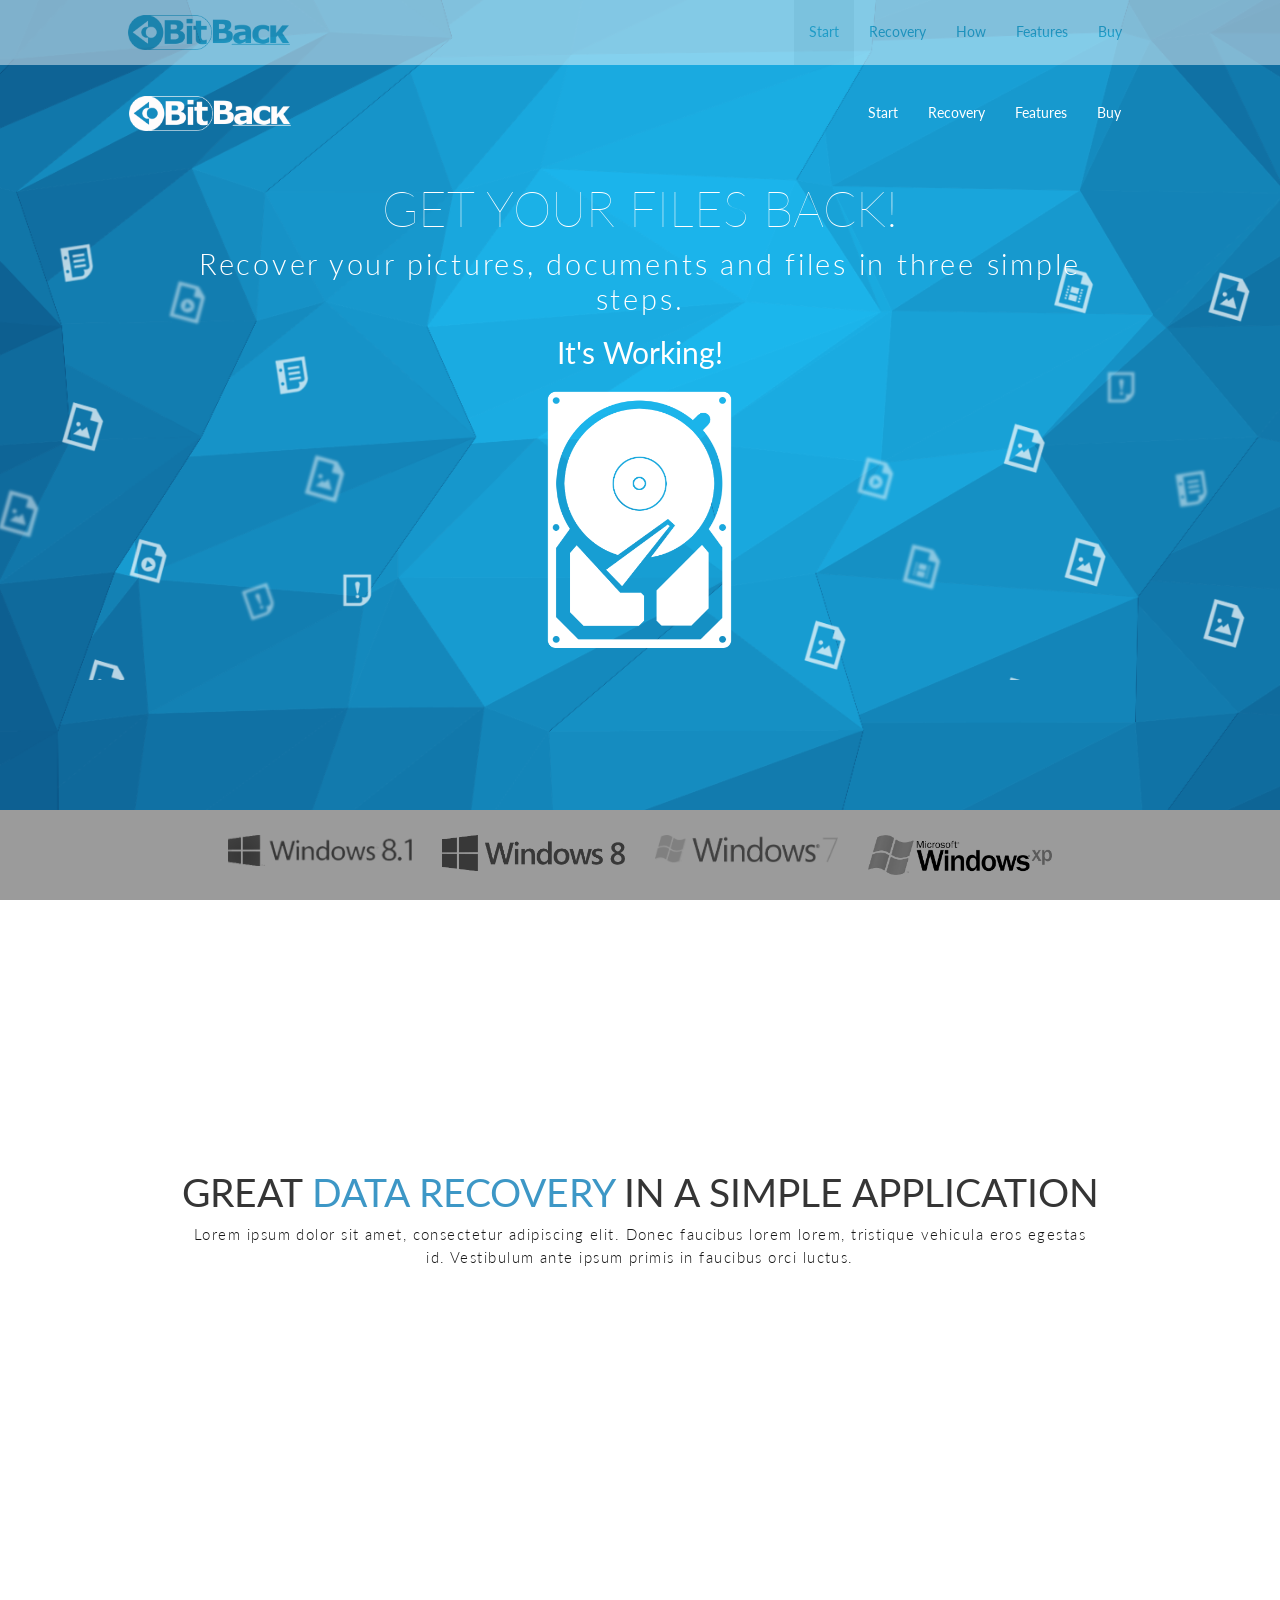
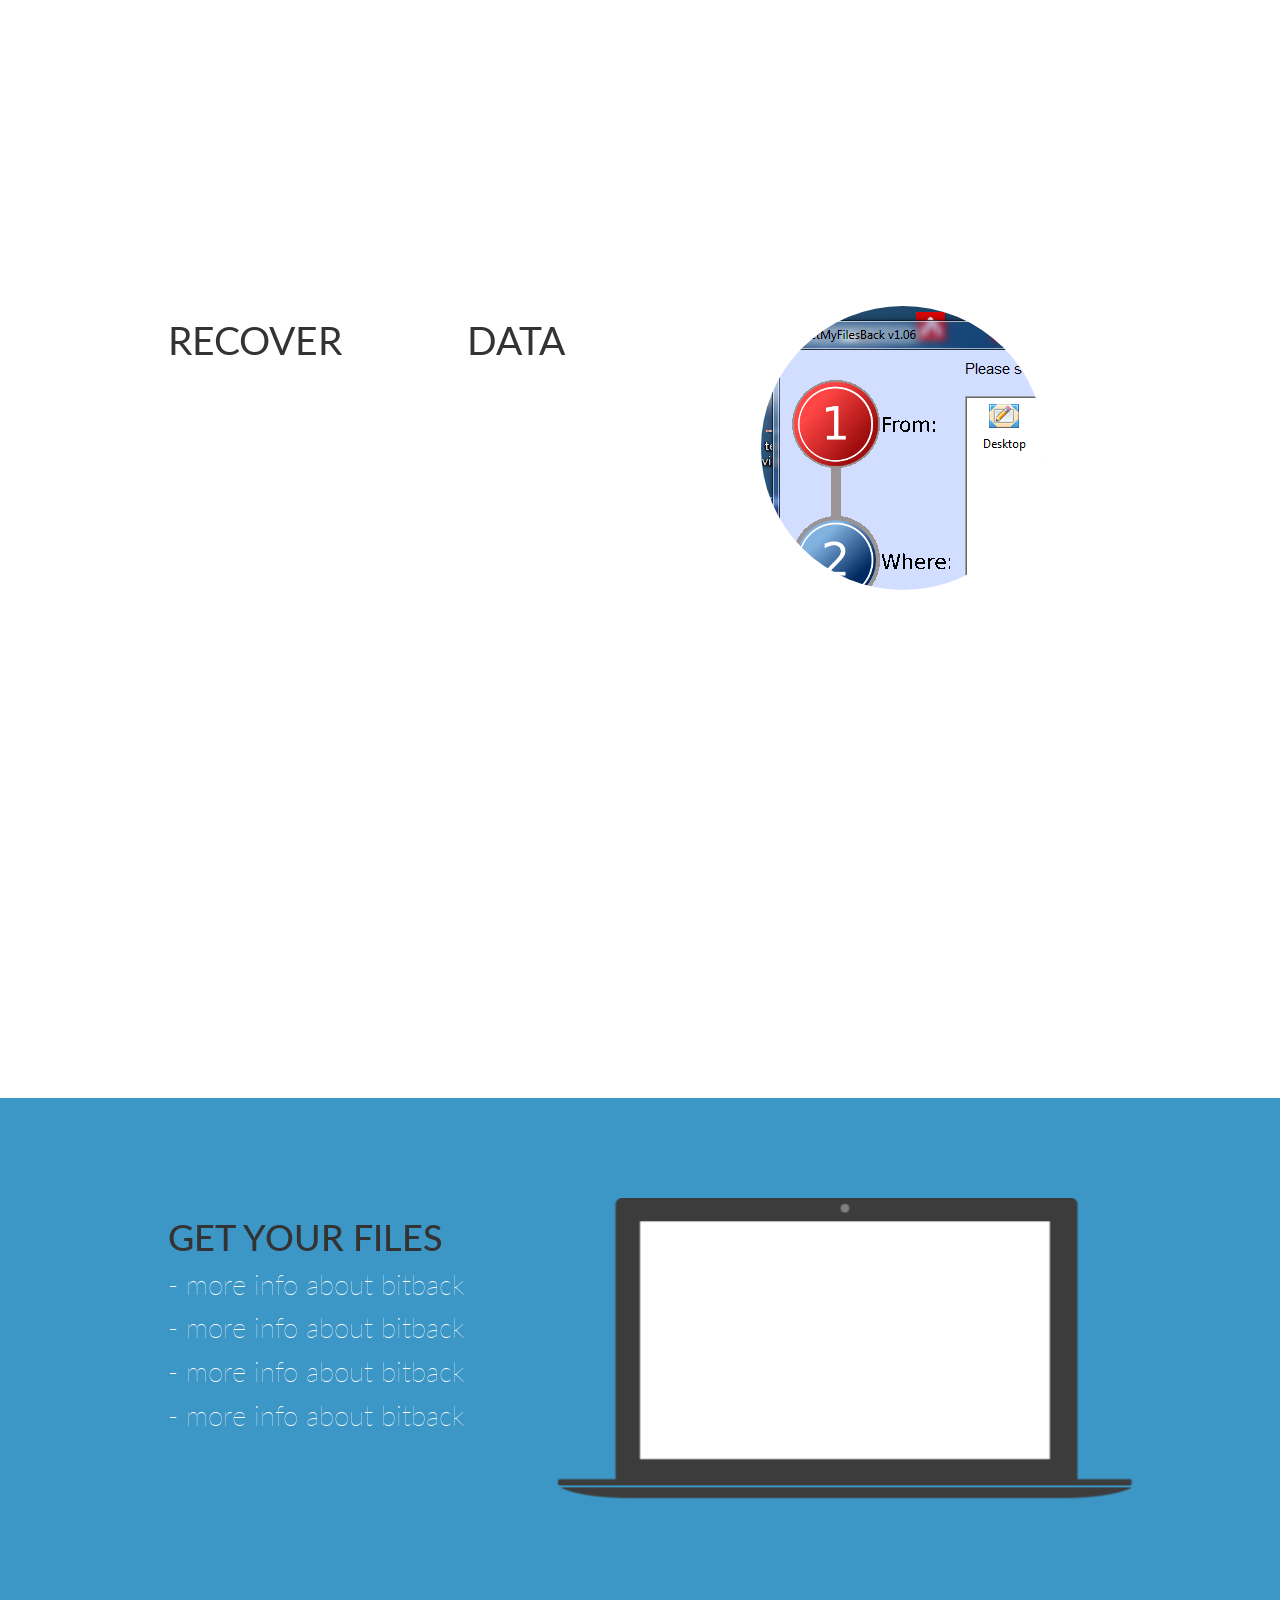
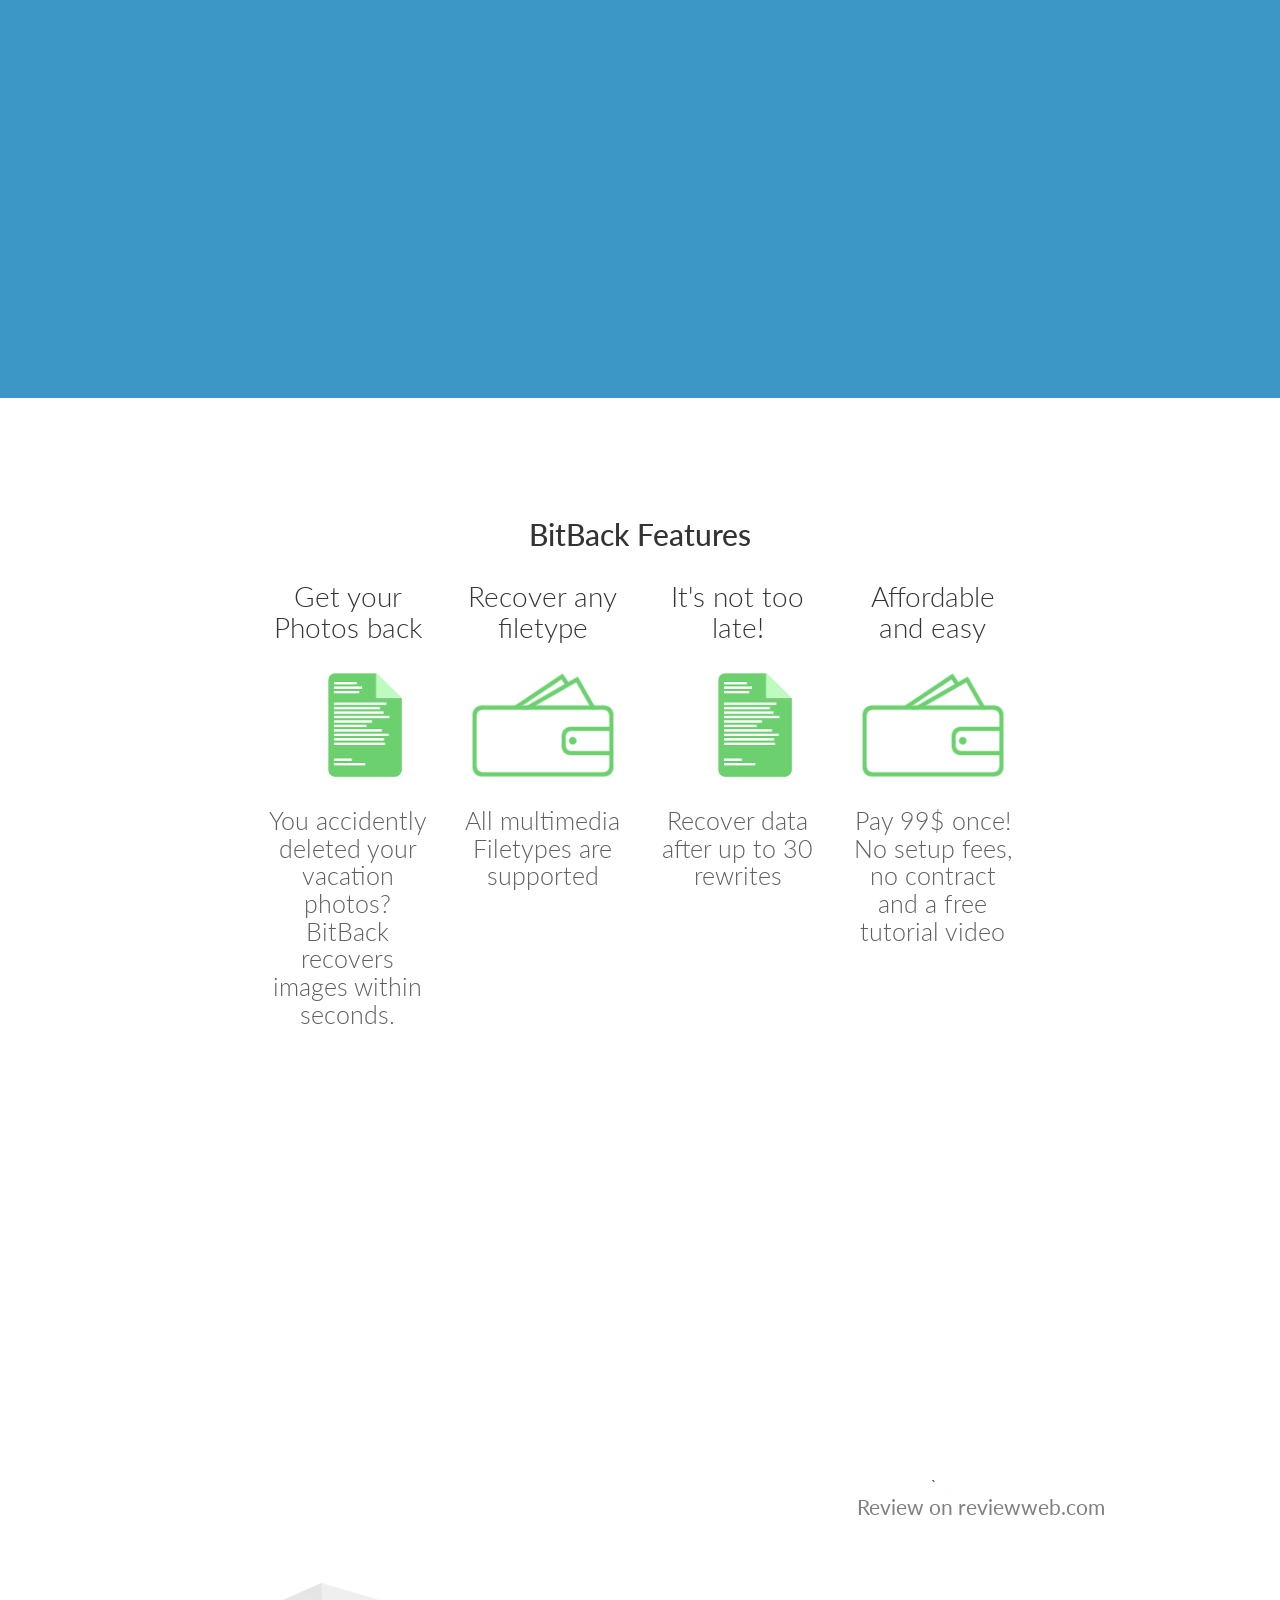
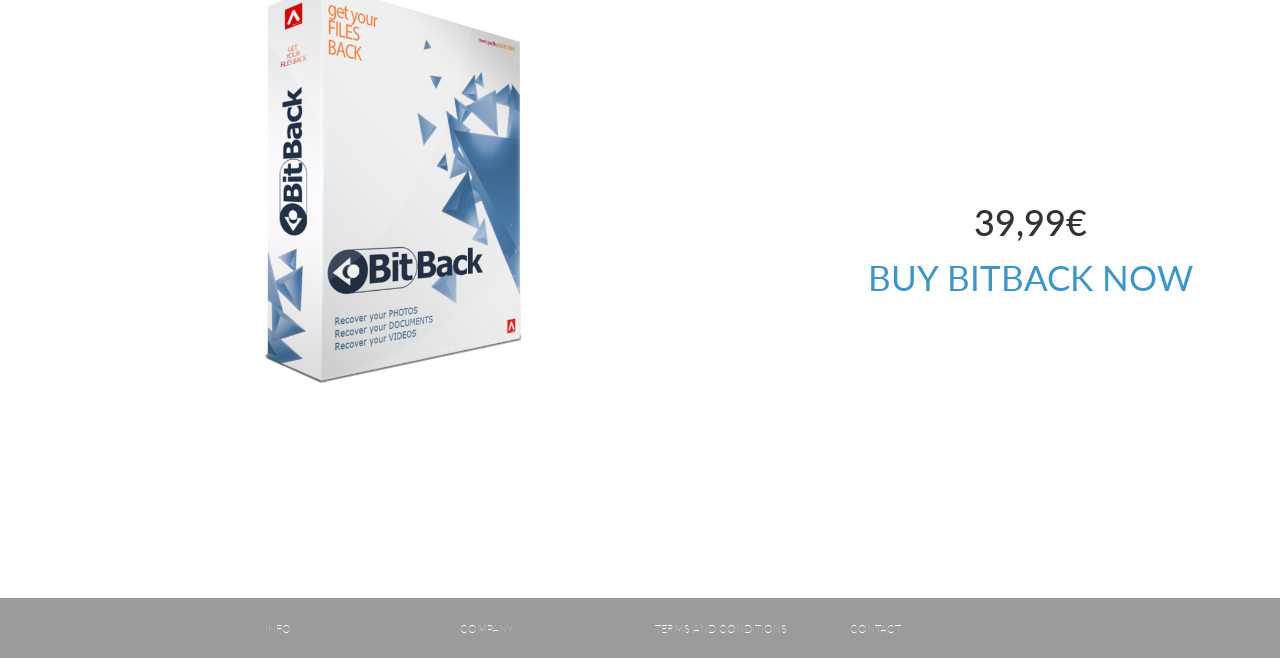
==== commit 5ae2ba13: "website: keep only the page and what it uses - Removed WOW.js's development repo that came along wit" ====
--- a/website/index.html
+++ b/website/index.html
@@ -17,7 +17,6 @@
 
    
     <script type="text/javascript" src="js/scroll-nav.js"></script>
-    <script src="jquery.glide.js"></script>
 
     <style>
       .wow:first-child {
@@ -485,7 +484,7 @@
 <script type="text/javascript" src="js/jquery-1.7.2.js"></script>
 
 
-    <script src="dist/wow.js"></script>
+    <script src="js/wow.js"></script>
     <script src="js/bootstrap.js"></script>
     <script>
       wow = new WOW(
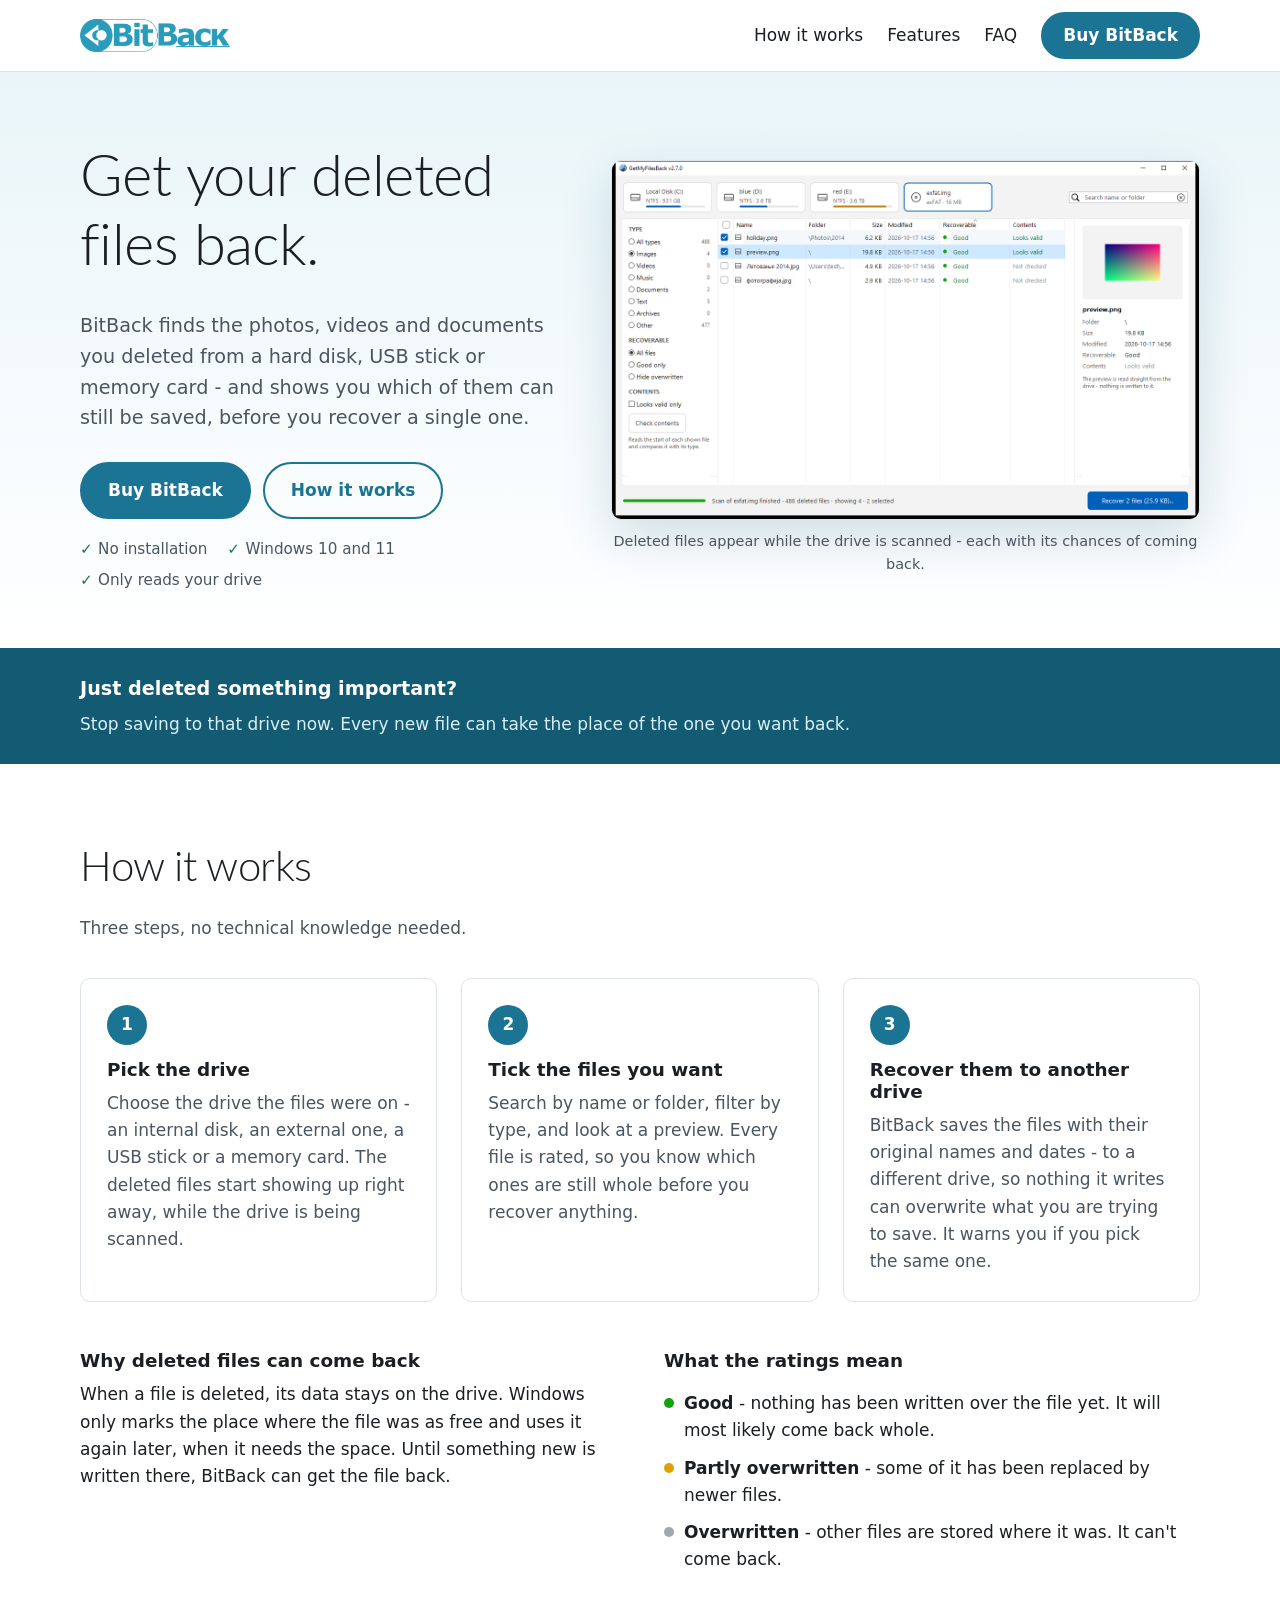
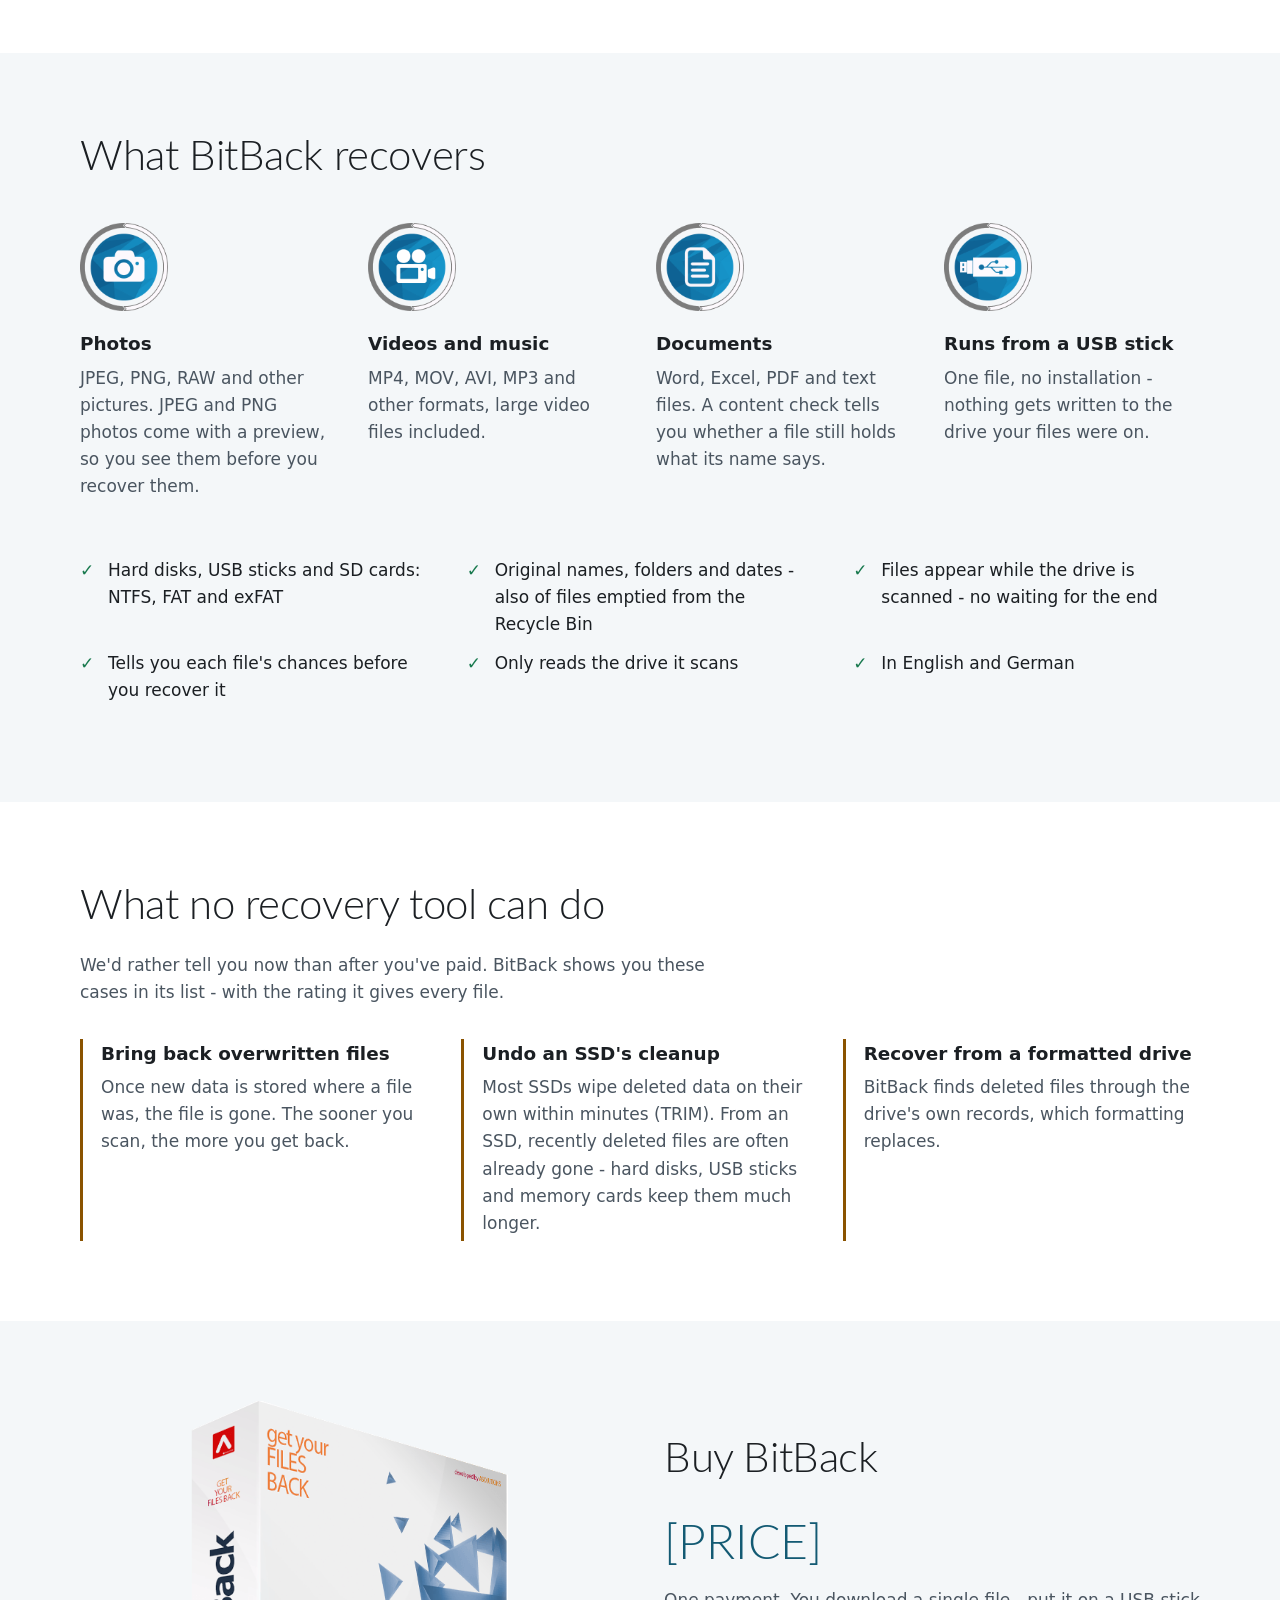
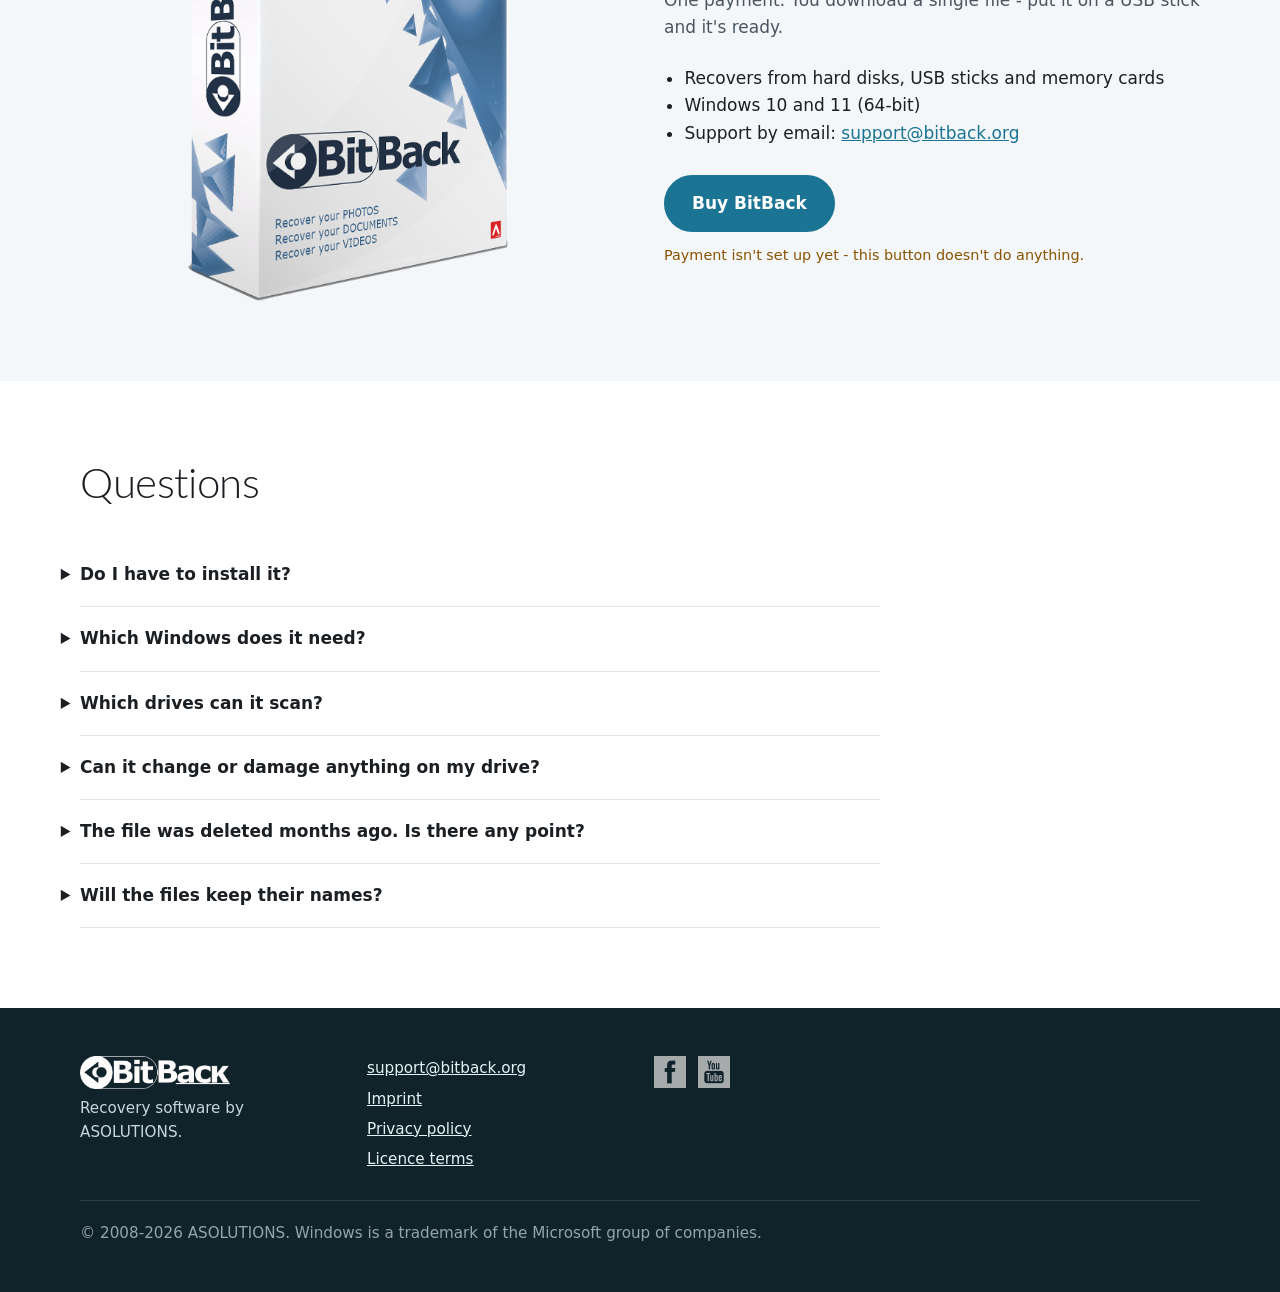
==== commit 666dc67f: "website: new BitBack product page - index.html + styles.css: one static page, no framework, no JavaS" ====
--- a/website/index.html
+++ b/website/index.html
@@ -1,679 +1,250 @@
-
-<!DOCTYPE html>
-
+<!doctype html>
 <html lang="en">
-
-  <head>
-    <meta charset="utf-8">
-    <meta name="viewport" content="width=device-width, user-scalable=no" initial-scale="1">
-    
-    <title>bit-back.</title>
-    <link href='http://fonts.googleapis.com/css?family=Lato:100,400,900' rel='stylesheet' type='text/css'>
-    <link rel="stylesheet" href="css/bootstrap.css">
-    <link rel="stylesheet" href="css/libs/animate.css">
-    <link rel="stylesheet" href="css/style.css">
-     <link rel="stylesheet" href="css/slider.css">
-    
-
-   
-    <script type="text/javascript" src="js/scroll-nav.js"></script>
-
-    <style>
-      .wow:first-child {
-        visibility: hidden;
-      }
-    </style>
-
-    <!--[if IE]>
-      <script src="http://html5shiv.googlecode.com/svn/trunk/html5.js"></script>
-    <![endif]-->
-  </head>
-
-  <body id="scroll">
-<div class="overlay" id="contacting" style="display:none">
-      <div class="exit">
-        <img src="img/exit.png" width="30px" height="30px" id="hide">
-      </div>
-      <div class="contact-form">
-            <form class="form" id="form1">
-      
-            <p class="name">
-              <input name="name" type="text" class="validate[required,custom[onlyLetter],length[0,100]] feedback-input" placeholder="Name" id="name" />
-            </p>
-            
-            <p class="email">
-              <input name="email" type="text" class="validate[required,custom[email]] feedback-input" id="email" placeholder="Email" />
-            </p>
-            
-            <p class="text">
-              <textarea name="text" class="validate[required,length[6,300]] feedback-input" id="comment" placeholder="Comment"></textarea>
-            </p>
-            
-            
-            <div class="submit">
-        <input type="submit" value="SEND" id="button-blue"/>
-        <div class="ease"></div>
-      </div>
-    </form>
-      </div>
-    </div>
-    <div class="overlay" id="terms" style="display:none">
-      <div class="exit">
-        <img src="img/exit.png" width="30px" height="30px" id="hide">
-      </div>
-      <div class="overlay-box">
-        <h2>TERMS OF USE</h2>
-        <p>Your subscription or purchase of any Bit Back (bitback.org) products serves as your acknowledgement and representation that you have read and understand these TERMS OF USE and that you agree to be bound by such TERMS OF USE (&ldquo;Agreement&rdquo;).<br />
-You understand and agree to accept this Agreement is, legally, the same as manually signing this Agreement. Bit Back reserves the right, upon notice to you, to change or terminate this Agreement. You agree that your use of Bit Back after notice of change to this Agreement, or if you do not close your work with Bit Back within fifteen (15) calendar days of such notice, shall mean that you accept the changes. Changes required by law, however, will be effective immediately.<br />
-Bit Back is for your personal use only. You shall not distribute, exchange, modify, sell, or transmit anything from this Site. Bit Back grants you a non-exclusive, non-transferable, limited subscription to use the Bit Back service, as long as you comply with these Terms &amp; Conditions of Use.<br />
-All materials on www.bitback.org, including but not limited to audio, images, software, text, and video clips, are protected by copyright under U.S. copyright law, international conventions, and other copyright laws. You shall not use the materials, except as specified herein. You agree to follow the instructions on Bit Back, limiting the use of the materials. Any unauthorized use of the materials on Bit Back may violate copyright laws, trademark laws, the laws of privacy and publicity, and civil and criminal statutes.<br />
-Bit Back reserves the right to refuse any Subscription at its sole discretion. You agree to pay the applicable charges and taxes that may apply at the time services are rendered to your Subscription. Bit Back further reserves the right to change its charges any time by posting a modified schedule of Pricing and Rates on the Bit Back Web site.<br />
-Subscription Charges &ndash; All Subscription charges are refundable during the first 60 days from the date of purchase. Following 60 days from the date of purchase, subscriptions may be cancelled at any time. Where the date of request for cancellation falls within a billing cycle, subscription fees will be refunded at a prorated amount, beginning the business day following the date of request for cancellation.<br />
-The Bit Back makes no representation or warranty regarding its compliance with local laws in foreign jurisdictions, or regarding the appropriateness of the Web site&rsquo;s content or its compliance with such local laws. You understand that the Bit Back site is the only means of accessing your Bit Back Subscription. You agree that Bit Back shall not be liable for any losses or damages you incur as a result of the unavailability of Bit Back Web site from foreign countries.<br />
-This Agreement will be effective only upon our approval of your Subscription. Bit Back reserves the right to report to consumer and securities credit reporting agencies any debit balance or negative credit information pertaining to any Bit Back Subscription. Bit Back further reserves the right to reject a Subscription Application for any reason.<br />
-Bit Back may terminate any or all services rendered under this Agreement at any time and for any reason. The Subscription holder may close his or her Subscription at any time. Upon termination, you will remain liable for any deficiencies or debit balances in the Subscription. You agree to reimburse Bit Back for any collection costs relating to any unsecured debit balance in your Subscription, including attorney&rsquo;s fees, court costs, arbitration expenses, and interest.<br />
-In cases of fraud or theft by you, acting alone or in concert with others, involving, among other things, use of counterfeit checks, checks drawn on closed or non-existent Subscriptions, checks stolen from third parties, unauthorized electronic funds transfers from bank Subscriptions belonging to others, attempted electronic transfers from non-existent Subscriptions or similar illegal or improper conduct involving Subscription funding or withdrawals, and including situations in which you have allowed third parties to use your Subscription in any such manner, Bit Back shall assess against you, in addition to all other fees, damages and penalties to which it may be entitled, a $500 fee per forged, faked, fictitious, stolen or otherwise unauthorized item or transfer. This fee shall constitute liquidated damages to compensate Bit Back for the time and effort of Bit Back employees in rectifying said conduct.<br />
-You agree that Bit Back will not be liable to you or to third parties for losses incurred directly or indirectly by causes reasonably beyond its control, including but not limited to, government restrictions, natural disasters, severe weather conditions, wars, strikes, terrorist attacks, exchange or market rulings, interruptions of data processing services or communications, unauthorized access or operator errors.<br />
-You agree that Bit Back will not be liable to you for any losses or damages incurred by you peak demand, systems upgrades, maintenance or for other reasons.<br />
-Additionally, you understand that the Bit Back Web site is the primary means of processing your Bit Back Subscription and that, in the event of an interruption of communications systems or other hardware or software malfunction, access to view your Subscription could be delayed. In the event of a significant outage, Bit Back would not be liable for any losses or damages you might suffer as a result of such delays.<br />
-By opening a Subscription or buying Products on Bit Back.com and agreeing to these TERMS OF USE, you agree to receive all communications from Bit Back via the World Wide Web or e-mail. This will include, but not necessarily be limited to, confirmations of transactions, Subscription statements, financial statements, notices of modifications to The Bit Back TERMS OF USE, and other basic communications. Communications sent to your e-mail address or provided through the web site must be retrieved and read promptly. All communications sent by Bit Back by any means will be deemed to have been received by you. You agree to advise us promptly of any changes to your e-mail and/or mailing address. You agree to advise Bit Back promptly of any errors or omissions in any transaction or in the handling of your Subscription. Failure to provide prompt notice of any errors will be deemed to constitute acceptance of the accuracy of all information sent to you.<br />
-The Bit Back reserves the right to record telephone calls to monitor the quality of service you receive or for other purposes The Bit Back deems appropriate for its protection or for the protection of its customers.<br /></p>
-<h2>PREDISPUTE ARBITRATION CLAUSE DISCLOSURES</h2><br />
-<p>ALL PARTIES TO THIS AGREEMENT ARE GIVING UP THE RIGHT TO SUE EACH OTHER IN COURT, INCLUDING THE RIGHT TO A TRIAL BY JURY, EXCEPT AS PROVIDED BY THE RULES OF THE ARBITRATION FORUM IN WHICH A CLAIM IS FILED.<br />
-ARBITRATION AWARDS ARE GENERALLY FINAL AND BINDING; A PARTY&rsquo;S ABILITY TO HAVE A COURT REVERSE OR MODIFY AN ARBITRATION AWARD IS VERY LIMITED.<br />
-THE ABILITY OF THE PARTIES TO OBTAIN DOCUMENTS, WITNESS STATEMENTS AND OTHER DISCOVERY IS GENERALLY MORE LIMITED IN ARBITRATION THAN IN COURT PROCEEDINGS.<br />
-THE ARBITRATORS DO NOT HAVE TO EXPLAIN THE REASON(S) FOR THEIR AWARD.<br />
-THE PANEL OF ARBITRATORS WILL TYPICALLY INCLUDE A MINORITY OF ARBITRATORS WHO WERE OR ARE AFFILIATED WITH THE SECURITIES INDUSTRY.<br />
-THE RULES OF SOME ARBITRATION FORUMS MAY IMPOSE TIME LIMITS FOR BRINGING A CLAIM IN ARBITRATION. IN SOME CASES, A CLAIM THAT IS INELIGIBLE FOR ARBITRATION MAY BE BROUGHT IN COURT.<br />
-THE RULES OF THE ARBITRATION FORUM IN WHICH THE CLAIM IS FILED, AND ANY AMENDMENTS THERETO, SHALL BE INCORPORATED INTO THIS AGREEMENT.<br />
-SUBJECT TO THE LIMITED EXCEPTIONS DESCRIBED BELOW, YOU AGREE TO SUBMIT TO ARBITRATION ANY DISPUTE BETWEEN YOU AND THE Bit Back AND/OR ANY OF ITS MEMBERS, OFFICERS, DIRECTORS, EMPLOYEES OR AGENTS RELATING TO YOUR BROKERAGE SUBSCRIPTION(S). ANY ARBITRATION UNDER THIS AGREEMENT WILL BE CONDUCTED UNDER THE ARBITRATION RULES OF THE FINANCIAL INDUSTRY REGULATORY AUTHORITY. ARBITRATION MAY BE INITIATED BY EITHER OF US SERVING WRITTEN NOTICE ON THE OTHER. THE ARBITRATORS&rsquo; RULING WILL BE FINAL AND JUDGMENT ON IT MAY BE ENTERED IN ANY COURT OF COMPETENT JURISDICTION.<br />
-THE Bit Back RESERVES THE RIGHT TO PURSUE LEGAL ACTION AGAINST YOU THROUGH THE STATE AND FEDERAL COURTS OF ILLINOIS OR OTHER APPROPRIATE JURISDICTION IN THE EVENT THE Bit Back DETERMINES YOU HAVE COMMITTED FRAUD OR OTHER CRIMES AGAINST THE Bit Back AND/OR THIRD PARTIES INVOLVING THE FUNDING OF, TRANSACTIONS IN, OR WITHDRAWALS FROM YOUR SUBSCRIPTION(S) WITH THE Bit Back. IN SUCH CASES, YOU SHALL BE DEEMED BY THIS AGREEMENT TO HAVE ACCEPTED.<br />
-NO PERSON SHALL BRING A PUTATIVE OR CERTIFIED CLASS ACTION TO ARBITRATION, NOR SEEK TO ENFORCE ANY PREDISPUTE ARBITRATION AGREEMENT AGAINST ANY PERSON WHO HAS INITIATED IN COURT A PUTATIVE CLASS ACTION; OR WHO IS A MEMBER OF A PUTATIVE CLASS ACTION WHO HAS NOT OPTED OUT OF THE CLASS WITH RESPECT TO ANY CLAIMS ENCOMPASSED BY THE PUTATIVE CLASS ACTION UNTIL: (I) THE CLASS CERTIFICATION IS DENIED; OR (II) THE CLASS IS DECERTIFIED, OR (III) THE CUSTOMER IS EXCLUDED FROM THE CLASS BY THE COURT. SUCH FORBEARANCE TO ENFORCE AN AGREEMENT TO ARBITRATE SHALL NOT CONSTITUTE A WAIVER OF ANY RIGHTS UNDER THIS AGREEMENT EXCEPT TO THE EXTENT STATED HEREIN.<br />
-These TERMS OF USE constitute the entire agreement with respect to your access to and use of the The Bit Back Web site. If any provision of these TERMS OF USE is unlawful, void or unenforceable, then that provision shall be deemed severable from the remaining provisions and shall not affect their validity and enforceability.<br />
-This Agreement will pass to the benefit of The Bit Back successors, assigns and agents. The Bit Back may assign its rights and duties under this Agreement to any of its successors, subsidiaries or affiliates without giving you notice, or to any other entity on prior written notice to you. In addition, you agree that this Agreement and all terms hereof, will be binding on your heirs executors, administrators and personal representatives and any assigns permitted by The Bit Back.<br />
-To the extent permitted by law, The Bit Back shall not be liable for any expenses, losses, damages, liabilities, demands, charges and claims of any kind or nature whatsoever (including without limitation any legal expenses and costs and expenses relating to investigating or defending any demands, charges and claims) (&ldquo;Losses&rdquo;) by or with respect to the Subscription, except to the extent that such Losses are actual Losses proven with reasonable certainty, are not speculative, are proven to have been fairly within the contemplation of the parties as of the date hereof, and are determined by a court of competent jurisdiction or an arbitration panel in a final non-appealable judgment or order to have resulted solely from The Bit Back gross negligence or willful misconduct and without limiting the generality of the foregoing, Bit Back will not be liable for any indirect, special, incidental or consequential damages or other losses (regardless of whether such damages or other losses were reasonably foreseeable).<br />
-Bit Back shall have no liability for and you agree to reimburse, indemnify and hold Bit Back, its affiliates and their partners, directors, officers and employees and any person controlled by or controlling The Bit Back harmless from all expenses (including legal expenses and reasonable attorney&rsquo;s fees), Losses or damages that result from: (a) your or your agents&rsquo; misrepresentation, act or omission or alleged misrepresentation, act or omission, (b) The Bit Back &lsquo;s following your or your agent&rsquo;s directions or failing to follow your or their unlawful or unreasonable directions, (c) any of your actions or the actions of your previous advisers or Custodian, (d) the failure by any person not controlled by The Bit Back to perform any obligations to you, and (e) your failure to provide accurate information on your Bit Back Subscription Application or to update that information as required.<br />
-</p><h2>Waiver, Modifications and Amendments</h2><p><br/>
-You agree that The Bit Back may change the terms of this Agreement by giving you notice of the new terms. You agree that your use of The Bit Back Service after notice of change to this Agreement, or if you do not close your Bit Back Subscription within fifteen (15) calendar days of such notice, means that you accept the changes. Changes required by law, however, will be effective immediately.<br />
-Except as specifically permitted in this Agreement, no provision of this Agreement will be deemed waived, altered, modified or amended unless agreed to in writing by The Bit Back.<br />
-The Bit Back&rsquo;s failure to insist on strict compliance with this Agreement or any other course of conduct on our party will not be deemed a waiver of Bit Back&rsquo;s rights under this Agreement.<br />
-</p><h2>Headings</h2><p><br/>
-The heading of each Section hereof is for descriptive purposes only and shall not be (a) deemed to modify or qualify any of the rights or obligations set forth herein or (b) used to construe or interpret any of the provisions hereunder.<br />
-</p><h2>Counterparts</h2><p><br/>
-This Agreement may be executed in any number of counterparts by you, each of which will constitute an original and all of which, when taken together, will constitute one and the same instrument.<br />
-</p><h2>Appendix</h2><p><br/>
-All content provided by Bit Back.com is copy written and any use is a violation of applicable copyright and/or trademark laws unless prior written consent is provided by Bit Back.com. Company names, logos, icons, graphics and designs referred to on by Bit Back.com may be the property of third party respective owners and our displaying them is intended for the owner&rsquo;s benefit. We do not intend to infringe these third party proprietary rights<br />
-I, as a subscriber of The Bit Back Subscription, have read and understand these Terms of Use. Furthermore, my continued subscription shall constitute my consent to these Terms of Use.<br />
-</p>
-      </div>
-    </div>
-    <div class="overlay" id="company" style="display:none">
-      <div class="exit">
-        <img src="img/exit.png" width="30px" height="30px" id="hide">
-      </div>
-      <div class="overlay-box overflow">
-        <h2>COMPANY</h2>
-        <p>Bit Back is a User Friendly software developed by ASOLUTIONS Software Organisation (ASO). Originally, Software was developed back in 2008 in Germany by Eastern European experts of Digital Forensic and Data Recovery, by working title RODE 1.0, software initially launched as non-commercial product, in order to assist in fight against Cyber Crime.<br /></p>
-
-<p>Initial purpose and development of software was Data protection, however, with revers approach Information Technology Engineers and Software Developers build engines that were and are able to recover deleted files and data from NTFS partitions. In 2009 tester version of Software was released for Commercial Usage and after 3 years of constant improvement &lsquo;&rsquo;Get my Files back&rsquo;&rsquo; Project was shaped and adjusted in User Friendly Software Bit Back</p>
-      </div>
-    </div>
-    <div class="overlay" id="info" style="display:none">
-      <div class="exit">
-        <img src="img/exit.png" width="30px" height="30px" id="hide">
-      </div>
-      <div class="overlay-box">
-        <h2>Bit Back is one of the simplest, safest and fastest portable file recovery tool on the market today!</h2><br /><p>
-If you've accidentally deleted your pictures, video clips, documents or any other file on your computer, Bit Back will get them BACK for you. Bit Back will find the files you've deleted, undelete them and put them where ever you want them. It only takes a couple of clicks and THREE easy steps!</p>
-
-<p>Bit Back Can<br />
-&bull; Get your files back within three easy steps.<br />
-&bull; Run from a removable device &ndash; no installation needed!<br />
-&bull; Work on: Windows 8, Windows 7, Windows Vista, Windows XP<br />
-&bull; Work with unlimited file sizes.<br />
-&bull; Work with absolutely all file types.<br />
-&bull; Handle all the technical stuff &ndash; You don&rsquo;t have to be a computer expert to get your files back.<br />
-&bull; Run absolutely safely. Safety was one of the main concerns while making this software.<br />
-&bull; Windows mangles filenames when it deletes them, Bit Back will get the original file names as well.<br />
-&bull; Automatically recognizes Hard Disk Drives or Removable Storage devices that it can use and only allow work with them.<br />
-&bull; Run Multithreaded &ndash; Bit Back will utilize your CPU in the most optimum way <br />
-Simplicity was one of the main concerns while making this software</p>
-
-<p>It takes only couple of clicks and THREE EASY STEPS!</p>
-
-<p>Choose the source drive.<br />
-So &ndash; some files got deleted &ndash; Select the Hard Disk Drive or a Removable Storage Device where the files were located before they got deleted. If they were on the Desktop &ndash; just choose the Desktop icon. Simply select and click &ldquo;Next&rdquo;.</p>
-
-<p>Choose the destination.<br />
-Once Bit Back gets the files back &ndash; where should it put them? If you have a special place in mind, put it there, if not &ndash; just click &ldquo;Next&rdquo;. Bit Back will select a most convenient location for you.</p>
-
-<p>Select the files.<br />
-Bit Back shows you a list of all files that were deleted from the Hard Disk Drive or a Removable Storage Device you told it to look on. Just pick the files you want to get back and click &ldquo;Next&rdquo;</p>
-
-<p>How does it work?<br />
-When a file is deleted, it is not completely deleted from the Hard drive. Windows only marks the place where the file used to be as &ldquo;free to write&rdquo; and uses the space later, when it needs it. Until you write something into that place it is possible for Bit Back to get the files back for you.<br />
-</p>
-      </div>
-    </div>
-
-
-
-
-
-    <div class="navbar navbar-fadein" id ="scroll-menu">
-
-        <div class="container-fluid fadein-container">
-          <!-- Brand and toggle get grouped for better mobile display -->
-          <div class="navbar-header">
-            <button type="button" class="navbar-toggle gumb" data-toggle="collapse" data-target="#bs-example-navbar-collapse-1">
-              <span class="sr-only">Toggle navigation</span>
-              <span class="icon-bar gumb-line"></span>
-              <span class="icon-bar gumb-line"></span>
-              <span class="icon-bar gumb-line"></span>
-            </button>
-
-            <a href="#home"><img class="navbar-brand"  src="img/bitback_blue.png" alt="bitback" height="20"></a>
-          </div>
-
-
-<!-- Collect the nav links, forms, and other content for toggling -->
-    <div class="collapse navbar-collapse" id="bs-example-navbar-collapse-1">
-      
-      
-      <ul class="nav navbar-nav navbar-right">
-        <li><a class="navigate" href="#product">Start</a></li>
-        <li><a class="navigate" href="#Section1">Recovery</a></li>
-        <li><a class="navigate" href="#Section2">How</a></li>
-        <li><a class="navigate" href="#features">Features</a></li>
-        <li><a class="navigate" href="#Section5">Buy</a></li>
-        
-      </ul>
-    </div><!-- /.navbar-collapse -->
-
-      
-      </div><!-- /.container-fluid -->
-    </div>
-
-    <div class="home" id="home">
-
-
-
-      <div class="navbar navbar-custom" role="navigation">
-
-        <div class="container-fluid pomak">
-          <!-- Brand and toggle get grouped for better mobile display -->
-          <div class="navbar-header">
-            <button type="button" class="navbar-toggle" data-toggle="collapse" data-target="#bs-example-navbar-collapse-1">
-              <span class="sr-only">Toggle navigation</span>
-              <span class="icon-bar"></span>
-              <span class="icon-bar"></span>
-              <span class="icon-bar"></span>
-            </button>
-
-            <img class="navbar-brand" href="#" src="img/bitback.png" alt="bitback" height="20">
-          </div>
-
-
-<!-- Collect the nav links, forms, and other content for toggling -->
-    <div class="collapse navbar-collapse" id="bs-example-navbar-collapse-1">
-      
-      
-      <ul class="nav navbar-nav navbar-right">
-        <li><a href="#product">Start</a></li>
-        <li><a href="#Section1">Recovery</a></li>
+<head>
+<meta charset="utf-8">
+<meta name="viewport" content="width=device-width, initial-scale=1">
+<title>BitBack - get your deleted files back</title>
+<meta name="description" content="BitBack finds deleted photos, videos and documents on hard disks, USB sticks and memory cards, and shows you which ones can still be saved. One file, no installation, for Windows 10 and 11.">
+<meta property="og:title" content="BitBack - get your deleted files back">
+<meta property="og:description" content="Recover deleted files from hard disks, USB sticks and memory cards. No installation - runs from a USB stick.">
+<meta property="og:image" content="img/app-screenshot.png">
+<link rel="icon" href="favicon.ico">
+<link rel="stylesheet" href="styles.css">
+</head>
+<body>
+
+<header class="site-header">
+  <div class="wrap">
+    <a href="#top" aria-label="BitBack - to the top of the page"><img src="img/logo.png" alt="BitBack" width="473" height="102"></a>
+    <nav aria-label="Main">
+      <ul>
+        <li><a href="#how">How it works</a></li>
         <li><a href="#features">Features</a></li>
-        <li><a href="#Section5">Buy</a></li>
-        
-      </ul>
-    </div><!-- /.navbar-collapse -->
-
-      
-      </div><!-- /.container-fluid -->
-    </div>
-
-    
-
-        <div class="parallax-viewport spices" id="parallax">
-
-          
-              <img class="particle spice spice1 parallax-layer" src="img/particles2.png" alt="part" style="opacity: 0.5">
-            
-              <img class="particle2 spice spice2  parallax-layer" src="img/particles1.png" alt="part" style="opacity: 0.7">
-
-              <div class=" spice3 spice" >
-              <h1 class="wow fadeInLeft">GET YOUR FILES BACK!</h1>
-              <p class="wow fadeInRight" data-wow-delay="0.25s">Recover your pictures, documents and files in three simple steps.</p>
-              <h2 class="wow fadeInLeft" data-wow-delay="0.5s">It's Working!</h2>
-          
-            
-              </div>
-          
-          <div class=" spice4 spice " >
-              <img class="hdd wow fadeInUpBig" src="img/hdd.png" alt="hdd"  width="200" data-wow-delay="0.5s">
-          </div>
-        
-        </div>
-
-
-
-    </div>
-    <div class="compatible">
-      <div class="container">
-        <div class="row">
-          <div class="col-md-2 col-lg-2  col-sm-2 col-md-offset-2 col-lg-offset-2 hidden-sm hidden-xs">
-            <img class="windows"src="img/windows81.png" alt="hdd"  >
-          </div>
-          <div class="col-md-2 col-lg-2  col-sm-2 hidden-sm hidden-xs">
-            <img class="windows"src="img/windows8.png" alt="hdd" >
-          </div>
-          <div class="col-md-2 col-lg-2  col-sm-2 hidden-sm hidden-xs">
-            <img class="windows"src="img/windows7.png" alt="hdd"  >
-          </div>
-          <div class="col-md-2 col-lg-2  col-sm-2 hidden-sm hidden-xs">
-            <img class="windows"src="img/windowsxp.png" alt="hdd"  >
-          </div>
-        </div>
-      </div>
-
-        </div>
-
-    <section class="product white" id="product">
-
-      <div class="whitespace"></div>
-
-      <div class="product-content">
-        <div class="wow fadeInDown">
-          <h2>Great <span style="color:#3d97c6;">data recovery</span> in a simple application</h2>
-          <p>Lorem ipsum dolor sit amet, consectetur adipiscing elit. Donec faucibus lorem lorem, tristique vehicula eros egestas id. Vestibulum ante ipsum primis in faucibus orci luctus.</p>
-          <div class="video">
-            <iframe src="//player.vimeo.com/video/79916736?title=0&amp;byline=0&amp;portrait=0&amp;color=ffffff" width="600" height="337" frameborder="0" webkitallowfullscreen mozallowfullscreen allowfullscreen></iframe>
-          </div>
-        </div>
-      </div>
-    </section>
-    <section class="section1 dark" id="Section1">
-      <div class="container">
-        <div class="row">
-
-
-          <div class="square col-lg-5 col-md-5 col-sm-8 col-xs-8 col-lg-offset-1 col-md-offset-1 col-xs-offset-2">
-            <div class="square-inner wow fadeInLeftBig">
-              <h2>RECOVER <span style="color:#fff;">YOUR</span> DATA</h2>
-              <p>BitBack is a user friendly application that will recover your deleted files in three simple steps.</p>
-            </div>
-          </div>
-          <div class="krug col-md-4 col-lg-4 col-sm-6 col-xs-8 col-lg-offset-1 col-md-offset-1 col-sm-offset-3 col-xs-offset-2">
-            <div class="circle wow fadeInRightBig" data-wow-delay="0.75s">
-             <div class="circle-inner"></div>
-             </div>
-          </div>
-        </div>
-      </div>
-  </section>
-
-  <section class="section2 dark" id="Section2">
-      <div class="container">
-        <div class="row">
-
-
-          
-          <div class="wow fadeInLeftBig text-box col-lg-4 col-md-4 col-sm-8 col-xs-8 col-lg-offset-1 col-md-offset-1 col-sm-offset-2 col-xs-offset-2" data-wow-delay="0.75s">
-            <h1 >GET YOUR FILES</h1>
-            <p>- more info about bitback</p>
-            <p>- more info about bitback</p>
-            <p>- more info about bitback</p>
-            <p>- more info about bitback</p>
-            
-
-          </div>
-
-          <div class="wow fadeInRightBig laptop col-lg-6 col-md-6 col-sm-10 col-sm-offset-1 col-lg-offset-0 col-md-offset-0 ">
-            <img src="img/laptop_01.png" alt="laptop" height="300" id="laptop">
-          </div>
-        </div>
-      </div>
-  </section>
-
-    <section class="section3 white" id="features">
-      <div class="container">
-      <div class="row">
-        <div class="wow bounceInLeft col-md-4 col-lg-4 text-center col-centered">
-          <h2>BitBack Features</h2>
-        </div>
-        </div>
-        <div class="row">
-
-            <div class="feature-wrap col-md-2 col-lg-2  col-sm-4 col-md-offset-2 col-lg-offset-2 col-sm-offset-2 col-xs-6 col-xs-offset-3">
-              <div class="wow fadeInDown feature">
-                <h2>Get your Photos back</h2>
-                <img src="img/document.png" alt="wallet" height="104" width="74" style="margin-left:35px;">
-                <h3>You accidently deleted your vacation photos? BitBack recovers images within seconds.</h3>
-              </div>
-            </div>
-          
-            <div class="feature-wrap col-md-2 col-lg-2 col-sm-4 col-xs-6 col-xs-offset-3 col-lg-offset-0 col-md-offset-0 col-sm-offset-0" >
-              <div class="wow fadeInDown feature" data-wow-delay="0.75s">
-                <h2>Recover any filetype</h2>
-                <img src="img/wallet.png" alt="wallet" height="104" width="142">
-                <h3>All multimedia Filetypes are supported</h3>
-              </div>
-            </div>
-          
-            <div class="feature-wrap col-md-2 col-lg-2 col-sm-4 col-xs-6 col-xs-offset-3 col-lg-offset-0 col-md-offset-0 col-sm-offset-2">
-              <div class="wow fadeInDown feature" data-wow-delay="1.5s">
-                <h2>It's not too late!</h2>
-                <img src="img/document.png" alt="wallet" height="104" width="74" style="margin-left:35px;">
-                <h3>Recover data after up to 30 rewrites</h3>
-              </div>
-            </div>
-          
-            <div class="feature-wrap col-md-2 col-lg-2 col-sm-4 col-xs-6 col-xs-offset-3 col-lg-offset-0 col-md-offset-0 col-sm-offset-0">
-              <div class="wow fadeInDown feature" data-wow-delay="2.25s">
-                <h2>Affordable and easy</h2>
-                <img src="img/wallet.png" alt="wallet" height="104" width="142">
-                <h3>Pay 99$ once!<br>No setup fees, no contract and a free tutorial video</h3>
-              </div>
-            </div>
-          
-        </div>
-      </div>
-    </section>
-
-
-<section class="section5 white" id="Section5">
-  <div class="section4">
-      <div class="container">
-        <div class="row">
-                <div class="slider">
-                <div class="slider__wrapper">
-                  <div class="slider__item">
-                    
-                          <div class="review review-text col-md-6 col-lg-6 col-sm-6 col-lg-offset-1 col-md-offset-1 col-sm-offset-1">
-                            <p>"Lorem ipsum dolor sit amet, consectetur adipiscing elit. Donec faucibus lorem lorem, tristique vehicula eros egestas id. Vestibulum ante ipsum primis in faucibus orci luctus."</p>
-                          </div>
-                          <div class="review review-author col-md-3 col-lg-3 col-sm-3 col-lg-offset-1 col-md-offset-1 col-sm-offset-1">
-                            <h2>Martin L. King</h2>`
-                            <img class="star" src="img/star-2-icon-24.png" alt="star" height="15px;">
-                            <img class="star" src="img/star-2-icon-24.png" alt="star" height="15px;">
-                            <img class="star" src="img/star-2-icon-24.png" alt="star" height="15px;">
-                            <img class="star" src="img/star-2-icon-24.png" alt="star" height="15px;">
-                            <img class="star" src="img/star-2-icon-24.png" alt="star" height="15px;">
-                            <p>Review on reviewweb.com</p>
-                          </div>
-
-
-                    
-                  </div>
-                  <div class="slider__item">
-                     <div class="review review-text col-md-6 col-lg-6 col-sm-6 col-lg-offset-1 col-md-offset-1 col-sm-offset-1">
-                            <p>"Lorem ipsum dolor sit amet, consectetur adipiscing elit. Donec faucibus lorem lorem, tristique vehicula eros egestas id. Vestibulum ante ipsum primis in faucibus orci luctus."</p>
-                          </div>
-                          <div class="review review-author col-md-3 col-lg-3 col-sm-3 col-lg-offset-1 col-md-offset-1 col-sm-offset-1">
-                            <h2>Mahatma Ghandi</h2>
-                            <img class="star" src="img/star-2-icon-24.png" alt="star" height="15px;">
-                            <img class="star" src="img/star-2-icon-24.png" alt="star" height="15px;">
-                            <img class="star" src="img/star-2-icon-24.png" alt="star" height="15px;">
-                            <img class="star" src="img/star-2-icon-24.png" alt="star" height="15px;">
-                            <p>Review on reviewweb.com</p>
-                          </div>
-
-                  </div>
-                  <div class="slider__item">
-                      <div class="review review-text col-md-6 col-lg-6 col-sm-6 col-lg-offset-1 col-md-offset-1 col-sm-offset-1">
-                            <p>"Lorem ipsum dolor sit amet, consectetur adipiscing elit. Donec faucibus lorem lorem, tristique vehicula eros egestas id. Vestibulum ante ipsum primis in faucibus orci luctus."</p>
-                          </div>
-                          <div class="review review-author col-md-3 col-lg-3 col-sm-3 col-lg-offset-1 col-md-offset-1 col-sm-offset-1">
-                            <h2>Clarc Kent</h2>
-                            <img class="star" src="img/star-2-icon-24.png" alt="star" height="15px;">
-                            <img class="star" src="img/star-2-icon-24.png" alt="star" height="15px;">
-                            <img class="star" src="img/star-2-icon-24.png" alt="star" height="15px;">
-                            <img class="star" src="img/star-2-icon-24.png" alt="star" height="15px;">
-                            <img class="star" src="img/star-2-icon-24.png" alt="star" height="15px;">
-                            <p>Review on reviewweb.com</p>
-                          </div>
-
-
-                  </div>
-
-                </div>
-
-            </div>
-      </div>      
-      </div>
-  </div>
-
-  
-      <div class="container">
-        <div class="row">
-
-          <div class=" package col-lg-4 col-md-4 col-sm-7 col-sm-offset-1 col-md-offset-2 col-lg-offset-2">
-            <img src="img/package.png" alt="package" height="400" >
-          </div>
-
-          <div class="price col-lg-4 col-md-4 col-sm-3 col-sm-offset-0 col-md-offset-2 col-lg-offset-2">
-            <h1 >39,99€</h1>
-            <a href="#">BUY BITBACK NOW</a>
-
-          </div>
-        </div>
-      </div>
-  </section>
-
-
-   <div class="footer">
-      <div class="container">
-        <div class="row">
-             <div class="col-md-1 col-lg-2  col-sm-2 col-md-offset-3 col-lg-offset-2 col-sm-offset-1">
-            <a id="info-click">INFO</a>
-          </div>
-          <div class="col-md-2 col-lg-2  col-sm-2">
-            <a id="company-click">COMPANY</a>
-          </div>
-          <div class="col-md-2 col-lg-2  col-sm-4">
-            <a id="terms-click">TERMS AND CONDITIONS</a>
-          </div>
-          <div class="col-md-1 col-lg-2  col-sm-2">
-            <a id="Contact">CONTACT</a>
-          </div>
-
-
-        </div>
-      </div>
-  </div>
-
-<script type="text/javascript" src="js/jquery-1.7.2.js"></script>
-
-
-    <script src="js/wow.js"></script>
-    <script src="js/bootstrap.js"></script>
-    <script>
-      wow = new WOW(
-        {
-          animateClass: 'animated',
-          offset:       100
-        }
-      );
-      wow.init();
-    </script>
-    <script src="js/jquery.event.frame.js"></script>
-  <script src="js/jquery.parallax.js"></script>
-  <script>
-$(function() {
-  $('a[href*=#]:not([href=#])').click(function() {
-    if (location.pathname.replace(/^\//,'') == this.pathname.replace(/^\//,'') && location.hostname == this.hostname) {
-      var target = $(this.hash);
-      target = target.length ? target : $('[name=' + this.hash.slice(1) +']');
-      if (target.length) {
-        $('html,body').animate({
-          scrollTop: target.offset().top
-        }, 1000);
-        return false;
-      }
-    }
-  });
-});
-  </script>
-
-  <script type="text/javascript">
-
-
-  $('#Contact').click(function() {
-      $('#contacting').fadeIn(900);
-    });
-
-        $('.exit').click(function() {
-      $('#contacting').fadeOut(900);
-    });
-        $('#terms-click').click(function() {
-      $('#terms').fadeIn(900);
-    });
-
-        $('.exit').click(function() {
-      $('#terms').fadeOut(900);
-    });
-
-            $('#company-click').click(function() {
-      $('#company').fadeIn(900);
-    });
-
-        $('.exit').click(function() {
-      $('#company').fadeOut(900);
-    });
-
-                $('#info-click').click(function() {
-      $('#info').fadeIn(900);
-    });
-
-        $('.exit').click(function() {
-      $('#info').fadeOut(900);
-    });
- 
-(function($) {
-    $(document).ready(function(){
- 
-        $(window).scroll(function(){
-            if ($(this).scrollTop() > 500) {
-                $('#scroll-menu').fadeIn(500);
-            } else {
-                $('#scroll-menu').fadeOut(500);
-            }
-        });
- 
-    });
-})(jQuery);
- 
-</script>
-
-<!-- JQuery script to define Layer sizes in the parallax header and turns parallax off if Screen width is less than 900px -->
-<!-- For smaller screens the header layout is defined by Media Queries -->
-<script>
-if(window.innerWidth > 900 ){
-$(".spices>.spice1").each(function(i, spice1) {
- $(spice1).css({
-        width: ($(spice1).parent().width()) + 50
-    });
-}); 
-
-$(".spices>.spice2").each(function(i, spice2) {
-    $(spice2).css({
-        width: ($(spice2).parent().width()) + 100
-    });
-
-});
-$(".spices>.spice3").each(function(i, spice3) {
-    $(spice3).css({
-        width: ($(spice3).parent().width()) + 150
-    });
-
-});
-$(".spices>.spice4").each(function(i, spice4) {
-    $(spice4).css({
-        width: ($(spice4).parent().width()) + 200
-    });
-});
-
-$(".spices>.spice").each(function(i, spice) {
-    $(spice).css({
-        position: "absolute",
-        left: ($(spice).parent().width()/2) - ($(spice).width()/2)
-    });
-
-});
-
-
-  jQuery(document).ready(function(){
-    jQuery('#parallax .parallax-layer')
-    .parallax({
-      mouseport: jQuery('#parallax')
-    });
-  });
-} else {
-
-
-
-
-
-$(".spices>.spice").each(function(i, spice) {
-    $(spice).css({
-        position: "absolute",
-        left: ($(spice).parent().width()/2) - ($(spice).width()/2)
-    });
-
-});
-
-
-}
-
-
-</script>
-<script>
-$(window).scroll(function() {
-    var windscroll = $(window).scrollTop();
-    if (windscroll >= 100) {
-        
-        $('section').each(function(i) {
-            if ($(this).position().top <= windscroll + 5) {
-                $('.navigate.active').removeClass('active');
-                $('.navigate').eq(i).addClass('active');
-            }
-        });
-
-    } else {
-
-        
-        $('.navigate.active').removeClass('active');
-        $('.navigate:first').addClass('active');
-    }
-
-}).scroll();
-</script>
-<script>
-$(window).scroll(function() {
-    var windscroll = $(window).scrollTop();
-    
-        
-        $('section.white').each(function() {
-            if ($(this).position().top <= windscroll + 20) {
-                $('.navbar-fadein').addClass('change-color');
-                
-            }
-        });
-        $('section.dark').each(function() {
-            if ($(this).position().top <= windscroll + 20) {
-                $('.navbar-fadein').removeClass('change-color');
-                
-            }
-        });
-    
-
-}).scroll();
-</script>
-
-
-<script src="js/jquery.glide.js"></script>
-<script>
-    $('.slider').glide();
-</script>
-
-  </body>
-</html>+        <li><a href="#faq">FAQ</a></li>
+        <li><a class="button" href="#buy">Buy BitBack</a></li>
+      </ul>
+    </nav>
+  </div>
+</header>
+
+<main id="top">
+
+<div class="hero">
+  <div class="wrap">
+    <div class="hero-text">
+      <h1>Get your deleted files back.</h1>
+      <p class="lead">BitBack finds the photos, videos and documents you deleted from a hard disk, USB stick or memory
+        card - and shows you which of them can still be saved, before you recover a single one.</p>
+      <div class="actions">
+        <a class="button" href="#buy">Buy BitBack</a>
+        <a class="button secondary" href="#how">How it works</a>
+      </div>
+      <ul class="facts">
+        <li>No installation</li>
+        <li>Windows 10 and 11</li>
+        <li>Only reads your drive</li>
+      </ul>
+    </div>
+    <figure class="screenshot">
+      <img src="img/app-screenshot.png" alt="The BitBack window: a scanned drive's deleted pictures, each rated Good, two of them ticked, with a preview of the selected one and a button to recover the two files." width="1280" height="780">
+      <figcaption>Deleted files appear while the drive is scanned - each with its chances of coming back.</figcaption>
+    </figure>
+  </div>
+</div>
+
+<div class="urgent" role="note">
+  <div class="wrap">
+    <strong>Just deleted something important?</strong>
+    <p>Stop saving to that drive now. Every new file can take the place of the one you want back.</p>
+  </div>
+</div>
+
+<section id="how">
+  <div class="wrap">
+    <h2>How it works</h2>
+    <p class="section-intro">Three steps, no technical knowledge needed.</p>
+    <ol class="steps">
+      <li>
+        <h3>Pick the drive</h3>
+        <p>Choose the drive the files were on - an internal disk, an external one, a USB stick or a memory card.
+          The deleted files start showing up right away, while the drive is being scanned.</p>
+      </li>
+      <li>
+        <h3>Tick the files you want</h3>
+        <p>Search by name or folder, filter by type, and look at a preview. Every file is rated, so you know which
+          ones are still whole before you recover anything.</p>
+      </li>
+      <li>
+        <h3>Recover them to another drive</h3>
+        <p>BitBack saves the files with their original names and dates - to a different drive, so nothing it
+          writes can overwrite what you are trying to save. It warns you if you pick the same one.</p>
+      </li>
+    </ol>
+
+    <div class="how-why">
+      <div>
+        <h3>Why deleted files can come back</h3>
+        <p>When a file is deleted, its data stays on the drive. Windows only marks the place where the file was as
+          free and uses it again later, when it needs the space. Until something new is written there, BitBack
+          can get the file back.</p>
+      </div>
+      <div>
+        <h3>What the ratings mean</h3>
+        <ul class="ratings">
+          <li><span class="dot good" aria-hidden="true"></span><span><strong>Good</strong> - nothing has been written over the file yet. It will most likely come back whole.</span></li>
+          <li><span class="dot partly" aria-hidden="true"></span><span><strong>Partly overwritten</strong> - some of it has been replaced by newer files.</span></li>
+          <li><span class="dot over" aria-hidden="true"></span><span><strong>Overwritten</strong> - other files are stored where it was. It can't come back.</span></li>
+        </ul>
+      </div>
+    </div>
+  </div>
+</section>
+
+<section id="features" class="alt">
+  <div class="wrap">
+    <h2>What BitBack recovers</h2>
+    <div class="features">
+      <div class="feature">
+        <img src="img/feature-photos.png" alt="" width="500" height="500" loading="lazy">
+        <h3>Photos</h3>
+        <p>JPEG, PNG, RAW and other pictures. JPEG and PNG photos come with a preview, so you see them before you recover them.</p>
+      </div>
+      <div class="feature">
+        <img src="img/feature-videos.png" alt="" width="500" height="500" loading="lazy">
+        <h3>Videos and music</h3>
+        <p>MP4, MOV, AVI, MP3 and other formats, large video files included.</p>
+      </div>
+      <div class="feature">
+        <img src="img/feature-documents.png" alt="" width="500" height="500" loading="lazy">
+        <h3>Documents</h3>
+        <p>Word, Excel, PDF and text files. A content check tells you whether a file still holds what its name says.</p>
+      </div>
+      <div class="feature">
+        <img src="img/feature-portable.png" alt="" width="500" height="500" loading="lazy">
+        <h3>Runs from a USB stick</h3>
+        <p>One file, no installation - nothing gets written to the drive your files were on.</p>
+      </div>
+    </div>
+
+    <ul class="more">
+      <li>Hard disks, USB sticks and SD cards: NTFS, FAT and exFAT</li>
+      <li>Original names, folders and dates - also of files emptied from the Recycle Bin</li>
+      <li>Files appear while the drive is scanned - no waiting for the end</li>
+      <li>Tells you each file's chances before you recover it</li>
+      <li>Only reads the drive it scans</li>
+      <li>In English and German</li>
+    </ul>
+  </div>
+</section>
+
+<section id="limits">
+  <div class="wrap">
+    <h2>What no recovery tool can do</h2>
+    <p class="section-intro">We'd rather tell you now than after you've paid. BitBack shows you these cases in its list -
+      with the rating it gives every file.</p>
+    <div class="limits">
+      <div class="limit">
+        <h3>Bring back overwritten files</h3>
+        <p>Once new data is stored where a file was, the file is gone. The sooner you scan, the more you get back.</p>
+      </div>
+      <div class="limit">
+        <h3>Undo an SSD's cleanup</h3>
+        <p>Most SSDs wipe deleted data on their own within minutes (TRIM). From an SSD, recently deleted files are
+          often already gone - hard disks, USB sticks and memory cards keep them much longer.</p>
+      </div>
+      <div class="limit">
+        <h3>Recover from a formatted drive</h3>
+        <p>BitBack finds deleted files through the drive's own records, which formatting replaces.</p>
+      </div>
+    </div>
+  </div>
+</section>
+
+<section id="buy" class="alt buy">
+  <div class="wrap">
+    <img class="box" src="img/product-box.png" alt="The BitBack product box" width="435" height="680" loading="lazy">
+    <div>
+      <h2>Buy BitBack</h2>
+      <p class="price">[PRICE]</p>
+      <p class="price-note">One payment. You download a single file - put it on a USB stick and it's ready.</p>
+      <ul>
+        <li>Recovers from hard disks, USB sticks and memory cards</li>
+        <li>Windows 10 and 11 (64-bit)</li>
+        <li>Support by email: <a href="mailto:support@bitback.org">support@bitback.org</a></li>
+      </ul>
+      <!-- TODO: the payment provider's checkout link. The 2014 site sold through ClickBank. -->
+      <a class="button" href="#buy">Buy BitBack</a>
+      <span class="todo">Payment isn't set up yet - this button doesn't do anything.</span>
+    </div>
+  </div>
+</section>
+
+<section id="faq">
+  <div class="wrap">
+    <h2>Questions</h2>
+    <div class="faq">
+      <details>
+        <summary>Do I have to install it?</summary>
+        <p>No. BitBack is a single file. Copy it to a USB stick and run it from there - installing a program on the drive
+          you are recovering from could overwrite the very files you want back.</p>
+      </details>
+      <details>
+        <summary>Which Windows does it need?</summary>
+        <p>Windows 10 or 11, 64-bit. Windows asks for administrator rights when it starts, because BitBack reads the
+          drive directly.</p>
+      </details>
+      <details>
+        <summary>Which drives can it scan?</summary>
+        <p>Internal and external hard disks, USB sticks and memory cards (SD, microSD) with the NTFS, FAT32, FAT16 or exFAT
+          file system - which is what Windows, cameras and phones use. Not CDs or network drives.</p>
+      </details>
+      <details>
+        <summary>Can it change or damage anything on my drive?</summary>
+        <p>No. BitBack only reads the drive it scans. The files it recovers are saved to the folder you choose, and it
+          warns you if that folder is on the drive you are recovering from.</p>
+      </details>
+      <details>
+        <summary>The file was deleted months ago. Is there any point?</summary>
+        <p>Often, yes - it depends on whether the space has been used again since. Scan the drive and look at the
+          file's rating: "Good" means nothing has been written over it.</p>
+      </details>
+      <details>
+        <summary>Will the files keep their names?</summary>
+        <p>Almost always, with their folders and dates - also files that were deleted through the Recycle Bin and then
+          emptied from it. The exception: on older FAT drives, a file with only a short name (like PHOTO.JPG) loses
+          its first letter and comes back as _HOTO.JPG.</p>
+      </details>
+    </div>
+  </div>
+</section>
+
+</main>
+
+<footer class="site-footer">
+  <div class="wrap">
+    <div>
+      <img src="img/logo-white.png" alt="BitBack" width="150" height="32">
+      <p>Recovery software by ASOLUTIONS.</p>
+    </div>
+    <div>
+      <ul>
+        <li><a href="mailto:support@bitback.org">support@bitback.org</a></li>
+        <!-- TODO: these pages don't exist yet - an imprint and a privacy policy are required by law in Germany -->
+        <li><a href="#">Imprint</a></li>
+        <li><a href="#">Privacy policy</a></li>
+        <li><a href="#">Licence terms</a></li>
+      </ul>
+    </div>
+    <div>
+      <!-- the 2014 site's accounts - check they are still yours before publishing -->
+      <div class="social">
+        <a href="https://www.facebook.com/www.bitback.org" aria-label="BitBack on Facebook"><img src="img/social/facebook.png" alt="" width="64" height="64"></a>
+        <a href="https://www.youtube.com/channel/UCVO2AjeNliIT69Nh55hzHJg" aria-label="BitBack on YouTube"><img src="img/social/youtube.png" alt="" width="64" height="64"></a>
+      </div>
+    </div>
+    <p class="legal">© 2008-2026 ASOLUTIONS. Windows is a trademark of the Microsoft group of companies.</p>
+  </div>
+</footer>
+
+</body>
+</html>
--- a/website/styles.css
+++ b/website/styles.css
@@ -0,0 +1,165 @@
+/* BitBack product page - plain CSS, no framework. Brand colour from the logo (#299CBC); text and buttons use a
+   darker shade of it, the logo colour itself is too light for text on white. */
+
+@font-face {
+    font-family: "Lato";
+    font-weight: 300;
+    font-style: normal;
+    font-display: swap;
+    src: url("fonts/Lato-Light.woff") format("woff"), url("fonts/Lato-Light.ttf") format("truetype");
+}
+
+:root {
+    --brand: #299cbc;
+    --brand-dark: #1b7493;
+    --brand-darker: #135a73;
+    --brand-tint: #e9f5f9;
+    --ink: #1b1f23;
+    --ink-soft: #4a5560;
+    --line: #dde3e8;
+    --paper: #ffffff;
+    --paper-alt: #f4f7f9;
+    --good: #18794e;
+    --warn: #8a5300;
+    --radius: 10px;
+    --display: "Lato", "Segoe UI", system-ui, sans-serif;
+    --text: "Segoe UI Variable Text", "Segoe UI", system-ui, -apple-system, sans-serif;
+}
+
+* { box-sizing: border-box; }
+
+html { scroll-behavior: smooth; }
+@media (prefers-reduced-motion: reduce) { html { scroll-behavior: auto; } }
+
+body {
+    margin: 0;
+    background: var(--paper);
+    color: var(--ink);
+    font-family: var(--text);
+    font-size: 17px;
+    line-height: 1.6;
+}
+
+img { max-width: 100%; height: auto; }
+
+a { color: var(--brand-dark); }
+a:hover { color: var(--brand-darker); }
+
+.wrap { width: min(1120px, 100% - 40px); margin-inline: auto; }
+
+h1, h2, h3 { line-height: 1.2; margin: 0 0 0.5em; }
+h1, h2 { font-family: var(--display); font-weight: 300; letter-spacing: -0.01em; }
+h1 { font-size: clamp(2.4rem, 5vw, 3.6rem); }
+h2 { font-size: clamp(1.9rem, 3.4vw, 2.6rem); }
+h3 { font-size: 1.15rem; font-weight: 600; }
+p { margin: 0 0 1em; }
+.lead { font-size: 1.2rem; color: var(--ink-soft); }
+.section-intro { max-width: 42rem; color: var(--ink-soft); }
+
+/* buttons */
+.button {
+    display: inline-block;
+    padding: 13px 26px;
+    min-height: 48px;
+    border-radius: 999px;
+    background: var(--brand-dark);
+    color: #fff;
+    font-weight: 600;
+    text-decoration: none;
+    border: 2px solid var(--brand-dark);
+}
+.button:hover { background: var(--brand-darker); border-color: var(--brand-darker); color: #fff; }
+.button.secondary { background: transparent; color: var(--brand-dark); }
+.button.secondary:hover { background: var(--brand-tint); color: var(--brand-darker); }
+.button:focus-visible, a:focus-visible, summary:focus-visible { outline: 3px solid var(--brand); outline-offset: 3px; }
+
+/* header */
+.site-header { border-bottom: 1px solid var(--line); background: var(--paper); position: sticky; top: 0; z-index: 10; }
+.site-header .wrap { display: flex; align-items: center; justify-content: space-between; gap: 16px; flex-wrap: wrap; padding: 12px 0; }
+.site-header img { display: block; width: 150px; height: auto; }
+.site-header nav ul { display: flex; flex-wrap: wrap; align-items: center; gap: 6px 24px; list-style: none; margin: 0; padding: 0; }
+.site-header nav a:not(.button) { color: var(--ink); text-decoration: none; font-weight: 500; }
+.site-header nav a:not(.button):hover { color: var(--brand-dark); }
+.site-header .button { padding: 8px 20px; min-height: 40px; }
+
+/* hero */
+.hero { padding: 72px 0 56px; background: linear-gradient(var(--brand-tint), var(--paper)); }
+.hero .wrap { display: grid; gap: 40px; }
+.hero-text { max-width: 44rem; }
+.hero .actions { display: flex; flex-wrap: wrap; gap: 12px; margin: 28px 0 18px; }
+.facts { display: flex; flex-wrap: wrap; gap: 6px 20px; list-style: none; margin: 0; padding: 0; color: var(--ink-soft); font-size: 0.95rem; }
+.facts li::before { content: "✓ "; color: var(--good); font-weight: 700; }
+.screenshot { margin: 0; }
+.screenshot img { display: block; border-radius: var(--radius); border: 1px solid var(--line); box-shadow: 0 18px 50px rgba(19, 90, 115, 0.18); }
+.screenshot figcaption { margin-top: 10px; font-size: 0.9rem; color: var(--ink-soft); text-align: center; }
+
+/* the "stop using the drive" band */
+.urgent { background: var(--brand-darker); color: #fff; padding: 26px 0; }
+.urgent .wrap { display: flex; flex-wrap: wrap; align-items: baseline; gap: 6px 20px; }
+.urgent strong { font-size: 1.2rem; }
+.urgent p { margin: 0; color: #d9eef5; }
+
+/* sections */
+section { padding: 80px 0; }
+section.alt { background: var(--paper-alt); }
+
+.steps { display: grid; grid-template-columns: repeat(auto-fit, minmax(240px, 1fr)); gap: 24px; list-style: none; margin: 36px 0 0; padding: 0; counter-reset: step; }
+.steps li { background: var(--paper); border: 1px solid var(--line); border-radius: var(--radius); padding: 26px; counter-increment: step; }
+.steps li::before {
+    content: counter(step);
+    display: grid; place-items: center;
+    width: 40px; height: 40px; margin-bottom: 14px;
+    border-radius: 50%; background: var(--brand-dark); color: #fff; font-weight: 700;
+}
+.steps p { margin: 0; color: var(--ink-soft); }
+
+.how-why { margin-top: 48px; display: grid; gap: 8px 48px; grid-template-columns: repeat(auto-fit, minmax(300px, 1fr)); }
+.how-why h3 { margin-top: 0; }
+
+.ratings { display: grid; gap: 10px; margin: 18px 0 0; padding: 0; list-style: none; }
+.ratings li { display: flex; gap: 10px; align-items: baseline; }
+.dot { width: 10px; height: 10px; border-radius: 50%; flex: none; translate: 0 -1px; }
+.dot.good { background: #13a10e; }
+.dot.partly { background: #e0a100; }
+.dot.over { background: #a0a7ad; }
+
+.features { display: grid; grid-template-columns: repeat(auto-fit, minmax(230px, 1fr)); gap: 32px; margin-top: 40px; }
+.feature img { width: 88px; height: 88px; margin-bottom: 14px; }
+.feature p { color: var(--ink-soft); margin: 0; }
+
+.more { margin-top: 56px; display: grid; grid-template-columns: repeat(auto-fit, minmax(300px, 1fr)); gap: 12px 40px; list-style: none; padding: 0; }
+.more li { padding-left: 28px; position: relative; }
+.more li::before { content: "✓"; position: absolute; left: 0; color: var(--good); font-weight: 700; }
+
+.limits { display: grid; grid-template-columns: repeat(auto-fit, minmax(260px, 1fr)); gap: 24px; margin-top: 32px; }
+.limit { border-left: 3px solid var(--warn); padding: 4px 0 4px 18px; }
+.limit p { margin: 0; color: var(--ink-soft); }
+
+/* buy */
+.buy .wrap { display: grid; grid-template-columns: repeat(auto-fit, minmax(280px, 1fr)); gap: 48px; align-items: center; }
+.buy .box { justify-self: center; width: min(320px, 100%); }
+.price { font-family: var(--display); font-weight: 300; font-size: 3rem; color: var(--brand-darker); margin: 8px 0 4px; }
+.price-note { color: var(--ink-soft); margin-bottom: 24px; }
+.buy ul { padding-left: 1.2em; margin: 0 0 28px; }
+.todo { display: block; margin-top: 12px; font-size: 0.9rem; color: var(--warn); }
+
+/* FAQ */
+.faq { max-width: 50rem; margin-top: 32px; }
+.faq details { border-bottom: 1px solid var(--line); padding: 4px 0; }
+.faq summary { cursor: pointer; padding: 14px 0; font-weight: 600; list-style-position: outside; }
+.faq details p { color: var(--ink-soft); margin: 0 0 16px; }
+
+/* footer */
+.site-footer { background: #10232b; color: #c7d6dc; padding: 48px 0 32px; font-size: 0.95rem; }
+.site-footer .wrap { display: grid; gap: 28px; grid-template-columns: repeat(auto-fit, minmax(220px, 1fr)); }
+.site-footer a { color: #e6f1f5; }
+.site-footer a:hover { color: #fff; }
+.site-footer ul { list-style: none; margin: 0; padding: 0; display: grid; gap: 6px; }
+.site-footer .social { display: flex; gap: 12px; }
+.site-footer .social img { width: 32px; height: 32px; opacity: 0.8; filter: invert(1); } /* the 2014 icons are dark grey */
+.site-footer .social a:hover img { opacity: 1; }
+.site-footer .legal { grid-column: 1 / -1; border-top: 1px solid #27414b; padding-top: 20px; color: #8fa6ae; }
+
+@media (min-width: 960px) {
+    .hero .wrap { grid-template-columns: 5fr 6fr; align-items: center; }
+}
